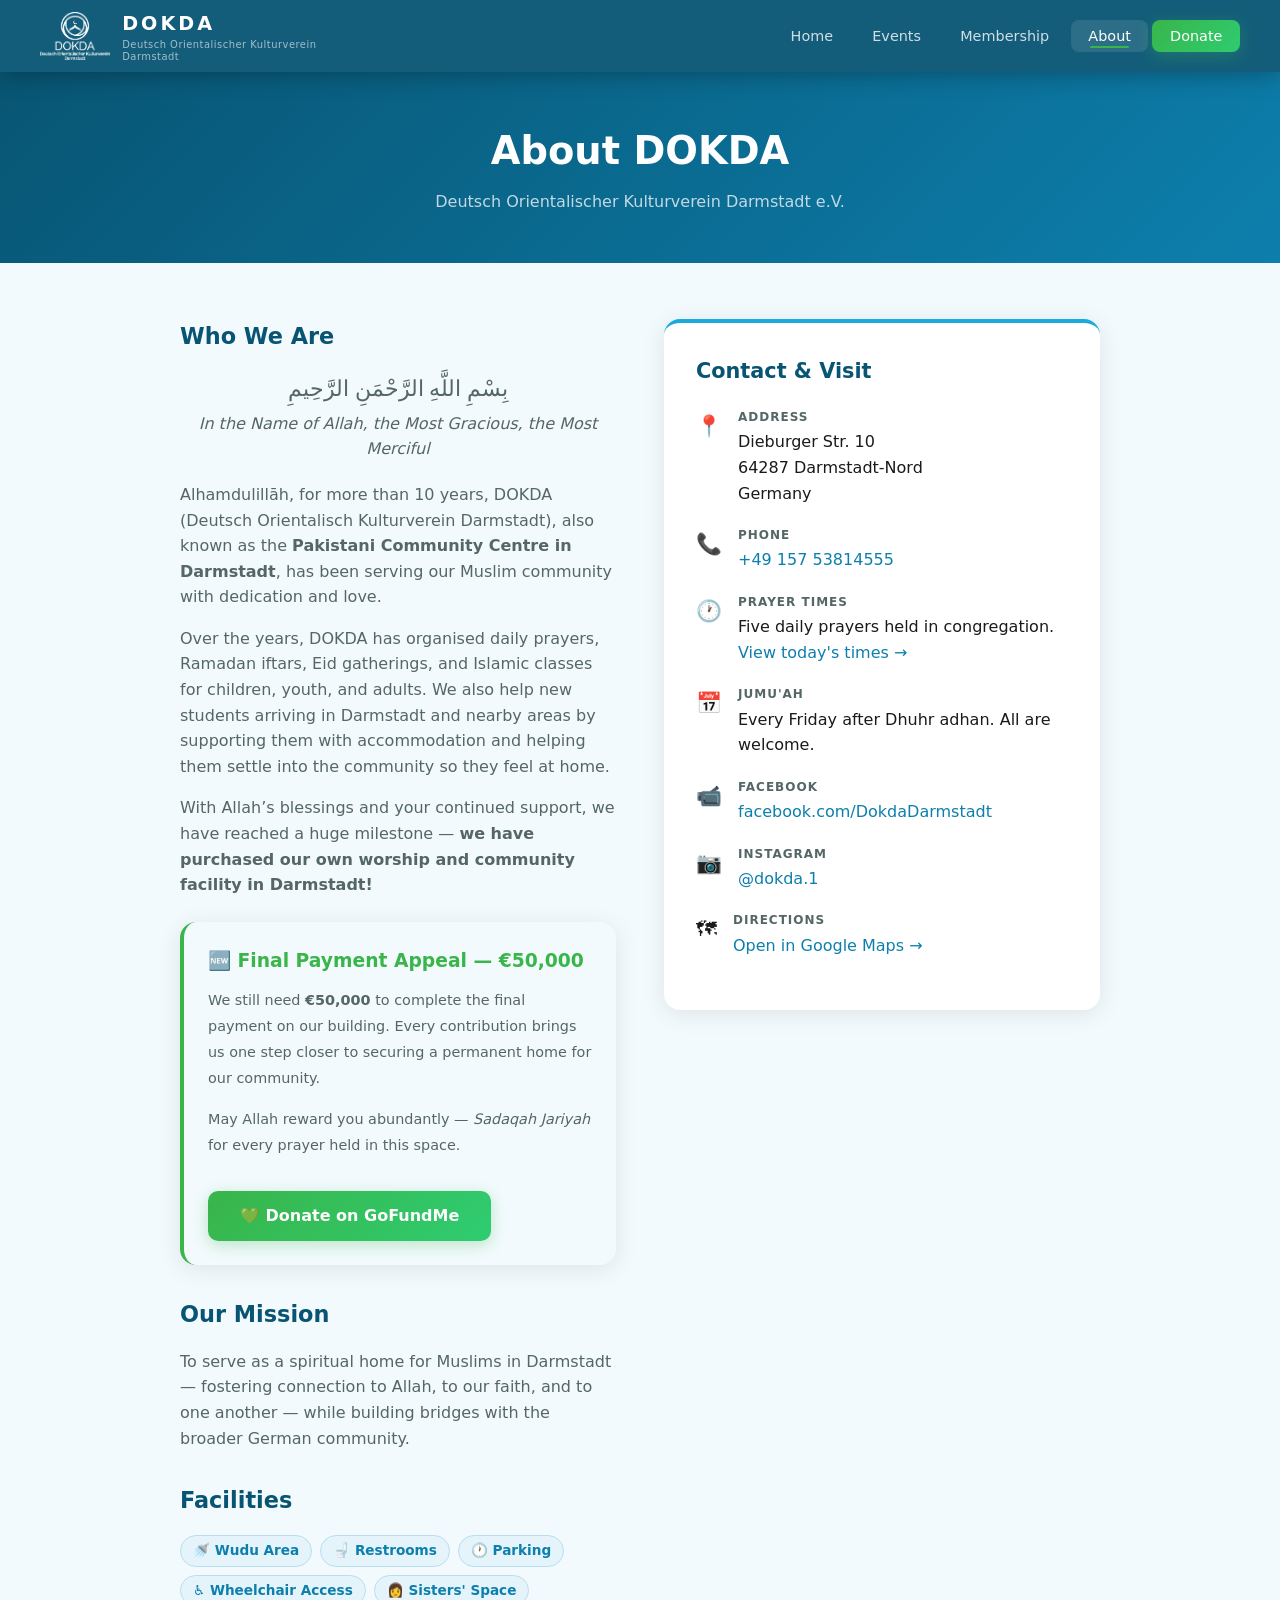
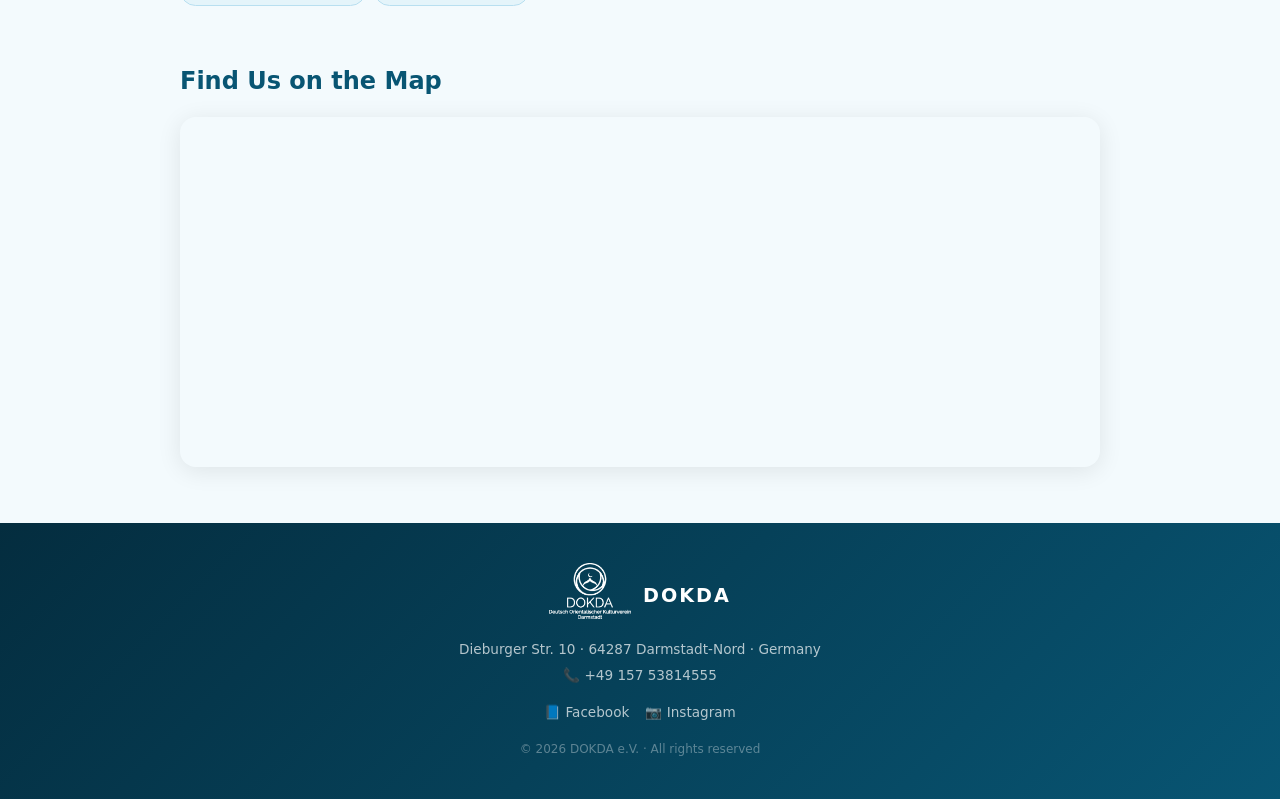
==== about.html @ e76a5c8b "DOKDA website redesign - modern UI with animations" ====
<!DOCTYPE html>
<html lang="en">
<head>
  <meta charset="UTF-8"/>
  <meta name="viewport" content="width=device-width, initial-scale=1.0"/>
  <title>About &ndash; DOKDA Darmstadt</title>
  <link rel="stylesheet" href="style.css"/>
</head>
<body>
  <nav class="navbar">
    <a href="index.html" class="nav-logo">
      <img src="logo.png" alt="DOKDA Logo" />
      <div class="nav-logo-text">
        <span class="logo-name">DOKDA</span>
        <span class="logo-sub">Deutsch Orientalischer Kulturverein<br>Darmstadt</span>
      </div>
    </a>
    <button class="nav-toggle" onclick="document.querySelector('.nav-links').classList.toggle('open')">&#9776;</button>
    <ul class="nav-links">
      <li><a href="index.html" class="">Home</a></li>
      <li><a href="events.html" class="">Events</a></li>
      <li><a href="membership.html">Membership</a></li>
      <li><a href="about.html" class="active">About</a></li>
      <li><a href="donate.html" class="btn-donate-nav ">Donate</a></li>
    </ul>
  </nav>
  <div class="page-hero">
    <h1>About DOKDA</h1>
    <p>Deutsch Orientalischer Kulturverein Darmstadt e.V.</p>
  </div>
  <section class="about-section">
    <div class="about-grid">
      <div class="about-text">
        <h2>Who We Are</h2>
        <p style="font-size:1.4rem;font-family:serif;direction:rtl;text-align:center;margin-bottom:0.25rem;">بِسْمِ اللَّهِ الرَّحْمَنِ الرَّحِيمِ</p>
        <p style="text-align:center;font-style:italic;margin-bottom:1.25rem;">In the Name of Allah, the Most Gracious, the Most Merciful</p>
        <p>Alhamdulill&#257;h, for more than 10 years, DOKDA (Deutsch Orientalisch Kulturverein Darmstadt), also known as the <strong>Pakistani Community Centre in Darmstadt</strong>, has been serving our Muslim community with dedication and love.</p>
        <p>Over the years, DOKDA has organised daily prayers, Ramadan iftars, Eid gatherings, and Islamic classes for children, youth, and adults. We also help new students arriving in Darmstadt and nearby areas by supporting them with accommodation and helping them settle into the community so they feel at home.</p>
        <p>With Allah&rsquo;s blessings and your continued support, we have reached a huge milestone &mdash; <strong>we have purchased our own worship and community facility in Darmstadt!</strong></p>
        <div class="donate-card" style="margin-top:1.5rem;border-left:4px solid var(--green);background:var(--blue-light);">
          <h3 style="color:var(--green);">&#127381; Final Payment Appeal &mdash; &euro;50,000</h3>
          <p>We still need <strong>&euro;50,000</strong> to complete the final payment on our building. Every contribution brings us one step closer to securing a permanent home for our community.</p>
          <p style="margin-top:0.75rem;">May Allah reward you abundantly &mdash; <em>Sadaqah Jariyah</em> for every prayer held in this space.</p>
          <a href="https://gofund.me/094513c6e" target="_blank" class="btn-primary" style="display:inline-block;margin-top:1rem;">&#128154; Donate on GoFundMe</a>
        </div>
        <h2 style="margin-top:2rem;">Our Mission</h2>
        <p>To serve as a spiritual home for Muslims in Darmstadt &mdash; fostering connection to Allah, to our faith, and to one another &mdash; while building bridges with the broader German community.</p>
        <h2 style="margin-top:2rem;">Facilities</h2>
        <div class="facilities-list">
          <span class="facility-badge">&#128703; Wudu Area</span>
          <span class="facility-badge">&#128701; Restrooms</span>
          <span class="facility-badge">&#128336; Parking</span>
          <span class="facility-badge">&#9855; Wheelchair Access</span>
          <span class="facility-badge">&#128105; Sisters' Space</span>
        </div>
      </div>
      <div class="contact-card">
        <h2>Contact &amp; Visit</h2>
        <div class="contact-row">
          <span class="contact-icon">&#128205;</span>
          <div>
            <strong>Address</strong>
            Dieburger Str. 10<br>
            64287 Darmstadt-Nord<br>
            Germany
          </div>
        </div>
        <div class="contact-row">
          <span class="contact-icon">&#128222;</span>
          <div>
            <strong>Phone</strong>
            <a href="tel:+4915753814555">+49 157 53814555</a>
          </div>
        </div>
        <div class="contact-row">
          <span class="contact-icon">&#128336;</span>
          <div>
            <strong>Prayer Times</strong>
            Five daily prayers held in congregation.<br>
            <a href="index.html">View today's times &rarr;</a>
          </div>
        </div>
        <div class="contact-row">
          <span class="contact-icon">&#128197;</span>
          <div>
            <strong>Jumu'ah</strong>
            Every Friday after Dhuhr adhan. All are welcome.
          </div>
        </div>
        <div class="contact-row">
          <span class="contact-icon">&#128249;</span>
          <div>
            <strong>Facebook</strong>
            <a href="https://www.facebook.com/DokdaDarmstadt" target="_blank">facebook.com/DokdaDarmstadt</a>
          </div>
        </div>
        <div class="contact-row">
          <span class="contact-icon">&#128247;</span>
          <div>
            <strong>Instagram</strong>
            <a href="https://www.instagram.com/dokda.1" target="_blank">@dokda.1</a>
          </div>
        </div>
        <div class="contact-row">
          <span class="contact-icon">&#128506;</span>
          <div>
            <strong>Directions</strong>
            <a href="https://maps.app.goo.gl/KEdS84KEJuu8p2cY8" target="_blank">Open in Google Maps &rarr;</a>
          </div>
        </div>
      </div>
    </div>
  </section>
  <section class="map-section">
    <div class="container">
      <h2>Find Us on the Map</h2>
      <div class="map-embed">
        <iframe src="https://maps.google.com/maps?q=49.8766282,8.6592487&z=16&output=embed" allowfullscreen loading="lazy" referrerpolicy="no-referrer-when-downgrade"></iframe>
      </div>
    </div>
  </section>
  <footer class="footer">
    <div class="container footer-inner">
      <div class="footer-brand">
        <img src="logo.png" alt="DOKDA" class="footer-logo" />
        <span>DOKDA</span>
      </div>
      <p>Dieburger Str. 10 &middot; 64287 Darmstadt-Nord &middot; Germany</p>
      <p>&#128222; +49 157 53814555</p>
      <div class="footer-social">
        <a href="https://www.facebook.com/DokdaDarmstadt" target="_blank">&#128216; Facebook</a>
        <a href="https://www.instagram.com/dokda.1" target="_blank">&#128247; Instagram</a>
      </div>
      <p class="footer-copy">&copy; <span id="year"></span> DOKDA e.V. &middot; All rights reserved</p>
    </div>
  </footer>
  <script>document.getElementById('year').textContent = new Date().getFullYear();</script>
</body>
</html>
---- style.css ----
/* ===== RESET & BASE ===== */
*, *::before, *::after { box-sizing: border-box; margin: 0; padding: 0; }
:root {
  --blue:        #1AABDC;
  --blue-dark:   #0D7FAD;
  --blue-deeper: #085573;
  --green:       #39B54A;
  --green-dark:  #2A8638;
  --white:       #ffffff;
  --bg:          #F3FAFD;
  --bg2:         #E4F4FA;
  --text:        #1a1a1a;
  --text-muted:  #566;
  --radius:      16px;
  --shadow:      0 4px 24px rgba(0,0,0,0.09);
  --glass:       rgba(255,255,255,0.12);
  --glass-border: rgba(255,255,255,0.2);
}
html { scroll-behavior: smooth; }
body { font-family: 'Inter', 'Segoe UI', system-ui, sans-serif; background: var(--bg); color: var(--text); line-height: 1.6; }

/* ===== NAVBAR ===== */
.navbar {
  display: flex; align-items: center; justify-content: space-between;
  padding: 0 2.5rem; height: 72px;
  background: rgba(8,85,115,0.95);
  backdrop-filter: blur(12px); -webkit-backdrop-filter: blur(12px);
  position: sticky; top: 0; z-index: 100;
  box-shadow: 0 2px 24px rgba(0,0,0,0.3);
}
.nav-logo { display: flex; align-items: center; gap: 12px; text-decoration: none; }
.nav-logo img { height: 48px; width: auto; filter: brightness(0) invert(1); }
.nav-logo-text { display: flex; flex-direction: column; }
.nav-logo-text .logo-name { font-size: 1.2rem; font-weight: 800; color: white; letter-spacing: 3px; }
.nav-logo-text .logo-sub  { font-size: 0.62rem; color: rgba(255,255,255,0.6); letter-spacing: 0.5px; line-height: 1.2; }
.nav-links { display: flex; gap: 0.25rem; list-style: none; }
.nav-links a {
  color: rgba(255,255,255,0.8); text-decoration: none;
  padding: 0.5rem 1.1rem; border-radius: 8px; font-size: 0.9rem;
  font-weight: 500; transition: all 0.3s; position: relative;
}
.nav-links a::after {
  content: ''; position: absolute; bottom: 4px; left: 50%; width: 0; height: 2px;
  background: var(--green); transition: width 0.3s ease, left 0.3s ease; border-radius: 2px;
}
.nav-links a:hover::after, .nav-links a.active::after { width: 50%; left: 25%; }
.nav-links a:hover, .nav-links a.active { color: white; background: rgba(255,255,255,0.1); }
.btn-donate-nav {
  background: linear-gradient(135deg, var(--green), #2ecc71) !important;
  color: white !important; font-weight: 700; border-radius: 8px !important;
  box-shadow: 0 4px 16px rgba(57,181,74,0.3);
}
.btn-donate-nav:hover { box-shadow: 0 6px 24px rgba(57,181,74,0.5) !important; transform: translateY(-1px); }
.nav-toggle { display: none; background: none; border: none; color: white; font-size: 1.5rem; cursor: pointer; }

/* ===== HERO ===== */
.hero {
  position: relative; overflow: hidden;
  min-height: 400px; display: flex; align-items: center; justify-content: center; text-align: center;
  padding: 3rem 2rem;
}
.hero-bg {
  position: absolute; inset: 0;
  background-image: url('EID 2026.jpeg');
  background-size: cover; background-position: center;
  filter: brightness(0.35);
  transform: scale(1.05);
  transition: transform 8s ease-out;
}
.hero:hover .hero-bg { transform: scale(1.1); }
.hero-pattern {
  position: absolute; inset: 0; opacity: 0.06;
  background-image: url("data:image/svg+xml,%3Csvg width='60' height='60' viewBox='0 0 60 60' xmlns='http://www.w3.org/2000/svg'%3E%3Cg fill='%23ffffff'%3E%3Ccircle cx='30' cy='30' r='1.5'/%3E%3C/g%3E%3C/svg%3E");
  z-index: 1;
}
.hero-logo { width: 80px; height: auto; margin-bottom: 0.75rem; filter: drop-shadow(0 4px 12px rgba(0,0,0,0.4)); }
.hero-content { position: relative; z-index: 2; max-width: 740px; }
.hero-sub { font-size: 1.6rem; color: rgba(255,255,255,0.9); margin-bottom: 0.5rem; font-family: 'Times New Roman', serif; text-shadow: 0 2px 8px rgba(0,0,0,0.4); }
.hero h1 { font-size: clamp(1.5rem, 3.5vw, 2.4rem); color: white; font-weight: 800; text-shadow: 0 2px 16px rgba(0,0,0,0.4); }
.hero h2 { font-size: clamp(0.95rem, 2vw, 1.2rem); color: rgba(255,255,255,0.8); margin: 0.3rem 0 1rem; font-weight: 400; }
.hero-desc { color: rgba(255,255,255,0.85); max-width: 540px; margin: 0 auto 1.25rem; font-size: 1rem; }
.hero-actions { display: flex; gap: 1rem; justify-content: center; flex-wrap: wrap; }
.btn-primary {
  background: linear-gradient(135deg, var(--green), #2ecc71); color: white; font-weight: 700;
  padding: 0.75rem 2rem; border-radius: 10px; text-decoration: none; transition: all 0.3s;
  box-shadow: 0 4px 16px rgba(57,181,74,0.3);
}
.btn-primary:hover { transform: translateY(-2px); box-shadow: 0 8px 28px rgba(57,181,74,0.45); }
.btn-secondary {
  background: rgba(255,255,255,0.1); color: white; border: 2px solid rgba(255,255,255,0.35);
  font-weight: 600; padding: 0.75rem 2rem; border-radius: 10px; text-decoration: none; transition: all 0.3s;
  backdrop-filter: blur(8px);
}
.btn-secondary:hover { background: rgba(255,255,255,0.2); border-color: rgba(255,255,255,0.6); transform: translateY(-2px); }

/* ===== PRAYER SECTION ===== */
.prayer-section { background: white; padding: 1.5rem 2rem; }
.section-title { font-size: 1.5rem; font-weight: 800; color: var(--blue-deeper); margin-bottom: 1rem; text-align: center; }
.section-title::after { content: ''; display: block; width: 50px; height: 3px; background: linear-gradient(90deg, var(--green), var(--blue)); margin: 0.5rem auto 0; border-radius: 2px; }

/* ===== CUSTOM PRAYER WIDGET ===== */
.custom-prayer-widget {
  background: linear-gradient(135deg, var(--blue-deeper) 0%, #0a6d99 60%, var(--blue-dark) 100%);
  border-radius: 20px; overflow: hidden; max-width: 960px; margin: 0 auto;
  box-shadow: 0 12px 48px rgba(8,85,115,0.3);
}
.prayer-clock-row {
  display: flex; align-items: center; justify-content: space-between;
  padding: 2rem 2.5rem 1.5rem; gap: 1rem;
}
.prayer-clock-side { display: flex; flex-direction: column; align-items: center; gap: 0.25rem; min-width: 90px; }
.pclock-label { font-size: 0.8rem; color: rgba(255,255,255,0.55); letter-spacing: 0.1em; text-transform: uppercase; }
.pclock-time { font-size: 1.3rem; font-weight: 700; color: white; }
.prayer-clock-center { flex: 1; text-align: center; }
.pclock-mosque { font-size: 0.85rem; letter-spacing: 0.2em; color: rgba(255,255,255,0.5); text-transform: uppercase; margin-bottom: 0.2rem; }
.pclock-live { font-size: 3.2rem; font-weight: 800; color: white; line-height: 1; font-variant-numeric: tabular-nums; }
.pclock-date { font-size: 0.9rem; color: rgba(255,255,255,0.7); margin-top: 0.3rem; }
.pclock-hijri { font-size: 0.8rem; color: rgba(255,255,255,0.45); }
.prayer-times-row { display: grid; grid-template-columns: repeat(5, 1fr); border-top: 1px solid rgba(255,255,255,0.1); }
.pt-card { padding: 1rem 0.5rem; text-align: center; border-right: 1px solid rgba(255,255,255,0.06); transition: all 0.3s; }
.pt-card:last-child { border-right: none; }
.pt-card.active { background: rgba(255,255,255,0.1); }
.pt-name { font-size: 0.75rem; color: rgba(255,255,255,0.55); text-transform: uppercase; letter-spacing: 0.1em; margin-bottom: 0.3rem; }
.pt-time { font-size: 1.1rem; font-weight: 700; color: white; margin-bottom: 0.2rem; }
.pt-iqama { font-size: 0.85rem; color: var(--green); font-weight: 600; }
.pt-loading { color: rgba(255,255,255,0.5); padding: 2rem; text-align: center; grid-column: 1/-1; }
.date-label { font-size: 0.85rem; color: var(--text-muted); font-weight: 400; margin-left: 0.5rem; }
.prayer-note { text-align: center; font-size: 0.8rem; color: var(--text-muted); margin-top: 1rem; }

/* ===== COUNTERS ===== */
.counters-section {
  background: linear-gradient(135deg, var(--blue-deeper), #0a6d99);
  padding: 2.5rem 2rem; text-align: center;
}
.counters-grid {
  display: flex; justify-content: center; gap: 3rem; flex-wrap: wrap;
  max-width: 800px; margin: 0 auto;
}
.counter-item { color: white; min-width: 140px; }
.counter-num {
  font-size: 2.5rem; font-weight: 800; line-height: 1;
  background: linear-gradient(135deg, #7FDDFF, var(--green));
  -webkit-background-clip: text; -webkit-text-fill-color: transparent;
  background-clip: text;
}
.counter-label { font-size: 0.85rem; color: rgba(255,255,255,0.7); margin-top: 0.4rem; font-weight: 500; }

/* ===== INFO CARDS ===== */
.info-section { padding: 3rem 2rem; background: var(--bg); }
.cards-row { display: grid; grid-template-columns: repeat(auto-fit, minmax(230px, 1fr)); gap: 1.25rem; }
.card {
  background: white; border-radius: var(--radius); padding: 2rem 1.5rem;
  box-shadow: 0 2px 16px rgba(0,0,0,0.06); transition: all 0.4s;
  border: 1px solid rgba(0,0,0,0.04); position: relative; overflow: hidden;
}
.card::before {
  content: ''; position: absolute; top: 0; left: 0; right: 0; height: 4px;
  background: linear-gradient(90deg, var(--blue), var(--green));
}
.card:hover { transform: translateY(-6px); box-shadow: 0 12px 40px rgba(0,0,0,0.12); }
.card-icon { font-size: 2rem; margin-bottom: 0.75rem; }
.card h3 { font-size: 1.05rem; font-weight: 700; color: var(--blue-deeper); margin-bottom: 0.5rem; }
.card p { color: var(--text-muted); font-size: 0.9rem; }
.card-link { display: inline-block; margin-top: 1rem; color: var(--blue-dark); font-weight: 600; text-decoration: none; font-size: 0.9rem; transition: color 0.3s; }
.card-link:hover { color: var(--green); }

/* ===== GALLERY ===== */
.gallery-grid {
  display: grid; grid-template-columns: repeat(3, 1fr); gap: 1rem;
}
.gallery-item {
  position: relative; overflow: hidden; border-radius: var(--radius);
  box-shadow: 0 4px 20px rgba(0,0,0,0.1);
}
.gallery-item img {
  width: 100%; height: 220px; object-fit: cover; display: block;
  transition: transform 0.5s ease, filter 0.5s ease;
}
.gallery-item:hover img { transform: scale(1.08); filter: brightness(0.7); }
.gallery-overlay {
  position: absolute; inset: 0; display: flex; align-items: flex-end;
  padding: 1.25rem; opacity: 0; transition: opacity 0.4s;
  background: linear-gradient(transparent 40%, rgba(8,85,115,0.85));
}
.gallery-item:hover .gallery-overlay { opacity: 1; }
.gallery-overlay span { color: white; font-weight: 700; font-size: 0.95rem; }
.gallery-item.span-2 { grid-column: span 2; }
.gallery-item.span-2 img { height: 220px; }

/* ===== MANAGEMENT TEAM ===== */
.mgmt-grid { display: flex; flex-wrap: wrap; gap: 1.25rem; justify-content: center; }
.mgmt-card {
  background: white; border-radius: var(--radius); padding: 1.5rem;
  box-shadow: 0 2px 16px rgba(0,0,0,0.06); display: flex; align-items: center; gap: 1rem;
  flex: 1 1 240px; max-width: 320px; transition: all 0.4s;
  border: 1px solid rgba(0,0,0,0.04); position: relative; overflow: hidden;
}
.mgmt-card::before {
  content: ''; position: absolute; top: 0; left: 0; right: 0; height: 4px;
  background: linear-gradient(90deg, var(--blue), var(--green));
}
.mgmt-card:hover { transform: translateY(-4px); box-shadow: 0 12px 36px rgba(0,0,0,0.12); }
.mgmt-avatar {
  width: 52px; height: 52px; border-radius: 50%;
  background: linear-gradient(135deg, var(--green), var(--blue-dark));
  display: flex; align-items: center; justify-content: center;
  color: white; font-weight: 700; font-size: 1rem; flex-shrink: 0;
  box-shadow: 0 4px 12px rgba(0,0,0,0.15);
}
.mgmt-photo { object-fit: cover; }
.mgmt-name { font-weight: 700; color: var(--blue-deeper); font-size: 0.95rem; }
.mgmt-role { font-size: 0.78rem; color: var(--text-muted); margin-top: 2px; }

/* ===== CTA BLOCK ===== */
.mem-cta-block {
  background: linear-gradient(135deg, var(--blue-deeper), #0a6d99);
  border-radius: var(--radius); padding: 2.5rem 2rem; text-align: center;
  color: white; margin-top: 2.5rem;
  box-shadow: 0 8px 32px rgba(8,85,115,0.25);
}
.mem-cta-block h2 { font-size: 1.4rem; margin-bottom: 0.5rem; }
.mem-cta-block p { color: rgba(255,255,255,0.75); margin-bottom: 1.5rem; font-size: 0.95rem; }
.btn-member {
  display: inline-block; background: linear-gradient(135deg, var(--green), #2ecc71); color: white;
  font-weight: 700; font-size: 1rem; padding: 0.85rem 2.5rem;
  border-radius: 10px; text-decoration: none; transition: all 0.3s;
  box-shadow: 0 4px 16px rgba(57,181,74,0.3);
}
.btn-member:hover { transform: translateY(-2px); box-shadow: 0 8px 28px rgba(57,181,74,0.45); }

/* ===== PAGE HERO (inner pages) ===== */
.page-hero { background: linear-gradient(135deg, var(--blue-deeper), var(--blue-dark)); padding: 3rem 2rem; text-align: center; color: white; }
.page-hero h1 { font-size: clamp(1.6rem, 4vw, 2.4rem); font-weight: 800; }
.page-hero p { color: rgba(255,255,255,0.75); margin-top: 0.5rem; }

/* ===== EVENTS PAGE ===== */
.events-section { padding: 3rem 2rem; }
.event-list { display: flex; flex-direction: column; gap: 1.25rem; max-width: 760px; margin: 0 auto; }
.event-item {
  background: white; border-radius: var(--radius); padding: 1.5rem;
  box-shadow: 0 2px 16px rgba(0,0,0,0.06); display: flex; gap: 1.25rem; align-items: flex-start;
  border: 1px solid rgba(0,0,0,0.04); position: relative; overflow: hidden; transition: all 0.3s;
}
.event-item::before {
  content: ''; position: absolute; top: 0; left: 0; bottom: 0; width: 4px;
  background: linear-gradient(180deg, var(--blue), var(--green));
}
.event-item:hover { transform: translateY(-2px); box-shadow: 0 8px 32px rgba(0,0,0,0.1); }
.event-date { background: linear-gradient(135deg, var(--blue-deeper), var(--blue-dark)); color: white; border-radius: 12px; padding: 0.5rem 0.75rem; text-align: center; min-width: 56px; flex-shrink: 0; }
.event-day   { font-size: 1.5rem; font-weight: 700; line-height: 1; }
.event-month { font-size: 0.7rem; text-transform: uppercase; letter-spacing: 1px; }
.event-body h3 { font-weight: 700; color: var(--blue-deeper); margin-bottom: 0.25rem; }
.event-body p  { color: var(--text-muted); font-size: 0.9rem; }
.event-tag { display: inline-block; background: var(--bg2); color: var(--blue-dark); font-size: 0.75rem; font-weight: 600; border-radius: 20px; padding: 2px 10px; margin-top: 0.5rem; }
.announcements-section { background: white; padding: 3rem 2rem; }
.announcements-section .container { max-width: 760px; margin: 0 auto; }
.announcement { border-bottom: 1px solid #e8f0f4; padding: 1.25rem 0; }
.announcement:last-child { border-bottom: none; }
.announcement h4 { color: var(--blue-deeper); font-weight: 700; margin-bottom: 0.25rem; }
.announcement p { color: var(--text-muted); font-size: 0.9rem; }
.announcement-date { font-size: 0.8rem; color: var(--green); font-weight: 600; margin-bottom: 0.25rem; }

/* ===== ABOUT PAGE ===== */
.about-section { padding: 3.5rem 2rem; }
.about-grid { display: grid; grid-template-columns: 1fr 1fr; gap: 3rem; max-width: 920px; margin: 0 auto; align-items: start; }
.about-text h2 { color: var(--blue-deeper); font-size: 1.4rem; margin-bottom: 1rem; }
.about-text p { color: var(--text-muted); margin-bottom: 1rem; }
.facilities-list { display: flex; flex-wrap: wrap; gap: 0.5rem; margin-top: 1rem; }
.facility-badge { background: var(--bg2); color: var(--blue-dark); font-size: 0.85rem; font-weight: 600; padding: 4px 12px; border-radius: 20px; border: 1px solid #b8dff0; }
.contact-card { background: white; border-radius: var(--radius); padding: 2rem; box-shadow: var(--shadow); border-top: 4px solid var(--blue); }
.contact-card h2 { color: var(--blue-deeper); font-size: 1.3rem; margin-bottom: 1.25rem; }
.contact-row { display: flex; align-items: flex-start; gap: 1rem; margin-bottom: 1.25rem; }
.contact-icon { font-size: 1.3rem; flex-shrink: 0; margin-top: 2px; }
.contact-row strong { display: block; font-size: 0.75rem; text-transform: uppercase; letter-spacing: 1px; color: var(--text-muted); margin-bottom: 2px; }
.contact-row a { color: var(--blue-dark); text-decoration: none; }
.contact-row a:hover { text-decoration: underline; color: var(--green); }
.map-section { padding: 0 2rem 3.5rem; }
.map-section .container { max-width: 920px; margin: 0 auto; }
.map-section h2 { color: var(--blue-deeper); margin-bottom: 1rem; }
.map-embed { border-radius: var(--radius); overflow: hidden; box-shadow: var(--shadow); }
.map-embed iframe { display: block; width: 100%; height: 350px; border: none; }

/* ===== DONATE PAGE ===== */
.donate-section { padding: 3.5rem 2rem; }
.donate-grid { display: grid; grid-template-columns: 1fr 1fr; gap: 2rem; max-width: 920px; margin: 0 auto; }
.donate-info h2 { color: var(--blue-deeper); font-size: 1.4rem; margin-bottom: 1rem; }
.donate-info p { color: var(--text-muted); margin-bottom: 1rem; }
.donate-info blockquote { border-left: 4px solid var(--blue); padding: 0.75rem 1rem; background: white; border-radius: 0 8px 8px 0; font-style: italic; color: var(--blue-deeper); margin: 1.5rem 0; }
.donate-methods { display: flex; flex-direction: column; gap: 1.25rem; }
.donate-card { background: white; border-radius: var(--radius); padding: 1.5rem; box-shadow: var(--shadow); border-left: 4px solid var(--blue); }
.donate-card h3 { color: var(--blue-deeper); font-weight: 700; margin-bottom: 0.75rem; display: flex; align-items: center; gap: 0.5rem; }
.donate-card p, .donate-card address { color: var(--text-muted); font-size: 0.9rem; font-style: normal; line-height: 1.8; }
.impact-section { background: linear-gradient(135deg, var(--blue-deeper), #0a6d99); color: white; padding: 3rem 2rem; text-align: center; }
.impact-section h2 { font-size: 1.4rem; margin-bottom: 0.5rem; color: #7FDDFF; }
.impact-section p { color: rgba(255,255,255,0.8); max-width: 560px; margin: 0 auto; }

/* ===== FOOTER ===== */
.footer {
  background: linear-gradient(135deg, #042d3f, var(--blue-deeper));
  color: rgba(255,255,255,0.7); padding: 2.5rem 2rem; text-align: center;
}
.footer-logo { height: 56px; width: auto; margin-bottom: 0.75rem; filter: brightness(0) invert(1); }
.footer-brand { display: flex; align-items: center; justify-content: center; gap: 0.75rem; margin-bottom: 0.5rem; }
.footer-brand span { font-size: 1.2rem; font-weight: 800; color: white; letter-spacing: 2px; }
.footer-social { display: flex; justify-content: center; gap: 1rem; margin: 1rem 0; }
.footer-social a { color: rgba(255,255,255,0.7); text-decoration: none; font-size: 0.85rem; transition: all 0.3s; }
.footer-social a:hover { color: var(--green); }
.footer p { font-size: 0.85rem; margin-top: 0.25rem; }
.footer-copy { margin-top: 1rem !important; font-size: 0.75rem !important; color: rgba(255,255,255,0.35) !important; }

/* ===== ANIMATIONS ===== */
@keyframes fadeInUp {
  from { opacity: 0; transform: translateY(30px); }
  to   { opacity: 1; transform: translateY(0); }
}
@keyframes fadeIn {
  from { opacity: 0; }
  to   { opacity: 1; }
}
@keyframes pulseGlow {
  0%, 100% { box-shadow: 0 0 0 0 rgba(57,181,74,0.4); }
  50%      { box-shadow: 0 0 20px 6px rgba(57,181,74,0.2); }
}
@keyframes countUp {
  from { opacity: 0; transform: translateY(20px); }
  to   { opacity: 1; transform: translateY(0); }
}

.hero-logo   { animation: fadeIn 0.8s ease-out; }
.hero-sub    { animation: fadeIn 1s ease-out; }
.hero h1     { animation: fadeInUp 0.7s ease-out; }
.hero h2     { animation: fadeInUp 0.9s ease-out; }
.hero-desc   { animation: fadeInUp 1.1s ease-out; }
.hero-actions { animation: fadeInUp 1.3s ease-out; }

.reveal {
  opacity: 0; transform: translateY(30px);
  transition: opacity 0.7s ease-out, transform 0.7s ease-out;
}
.reveal.visible { opacity: 1; transform: translateY(0); }

.reveal .card, .reveal .mgmt-card, .reveal .gallery-item {
  opacity: 0; transform: translateY(20px);
  transition: opacity 0.5s ease-out, transform 0.5s ease-out;
}
.reveal.visible .card, .reveal.visible .mgmt-card, .reveal.visible .gallery-item {
  opacity: 1; transform: translateY(0);
}
.reveal.visible .card:nth-child(1), .reveal.visible .mgmt-card:nth-child(1), .reveal.visible .gallery-item:nth-child(1) { transition-delay: 0s; }
.reveal.visible .card:nth-child(2), .reveal.visible .mgmt-card:nth-child(2), .reveal.visible .gallery-item:nth-child(2) { transition-delay: 0.1s; }
.reveal.visible .card:nth-child(3), .reveal.visible .mgmt-card:nth-child(3), .reveal.visible .gallery-item:nth-child(3) { transition-delay: 0.15s; }
.reveal.visible .card:nth-child(4), .reveal.visible .gallery-item:nth-child(4) { transition-delay: 0.2s; }
.reveal.visible .gallery-item:nth-child(5) { transition-delay: 0.25s; }

.pt-card.active { animation: pulseGlow 3s ease-in-out infinite; }

a, button { transition: all 0.3s ease; }

/* ===== UTILITIES ===== */
.container { max-width: 1100px; margin: 0 auto; }

/* ===== RESPONSIVE ===== */
@media (max-width: 768px) {
  .nav-toggle { display: block; }
  .nav-links { display: none; flex-direction: column; position: absolute; top: 72px; left: 0; right: 0; background: rgba(8,85,115,0.98); padding: 1rem 2rem; backdrop-filter: blur(12px); }
  .nav-links.open { display: flex; }
  .about-grid, .donate-grid { grid-template-columns: 1fr; }
  .hero { min-height: 320px; }
  .gallery-grid { grid-template-columns: 1fr 1fr; }
  .gallery-item.span-2 { grid-column: span 1; }
  .counters-grid { gap: 1.5rem; }
  .counter-num { font-size: 2rem; }
}
@media (max-width: 480px) {
  .gallery-grid { grid-template-columns: 1fr; }
}
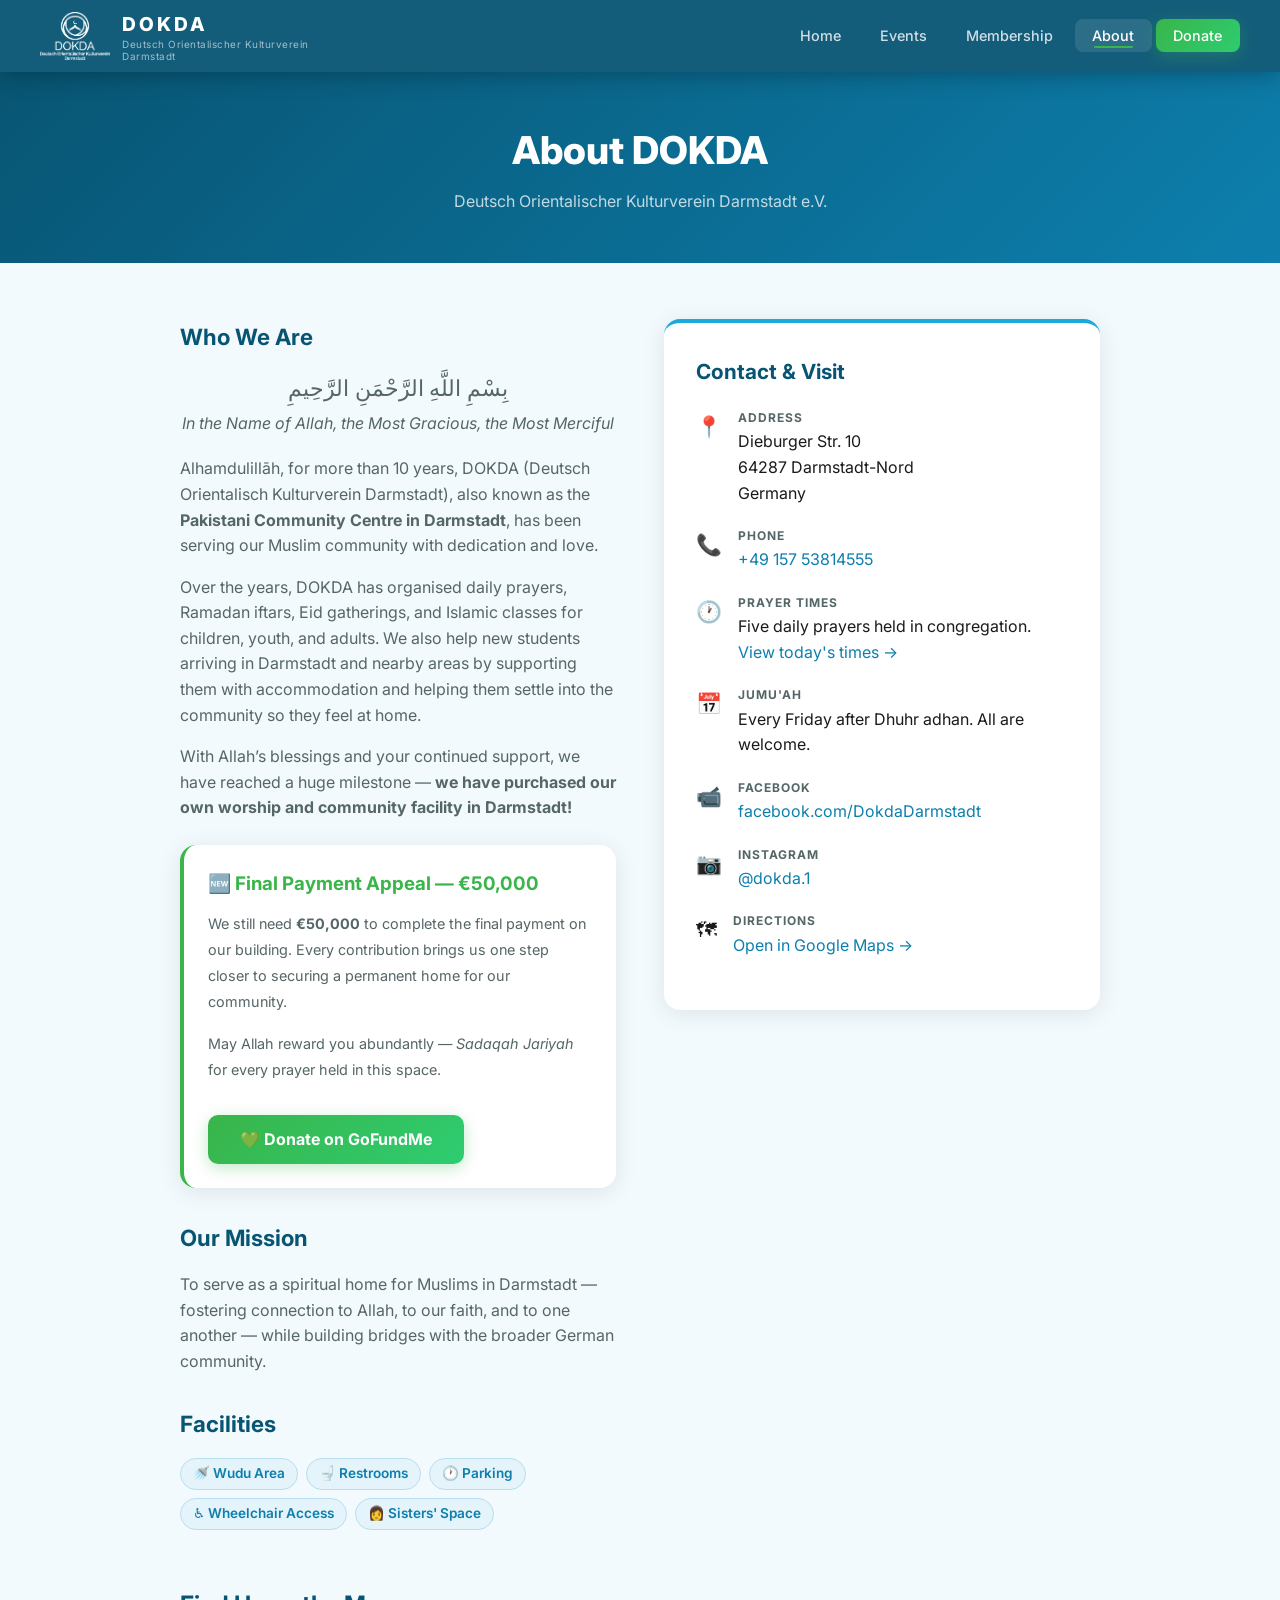
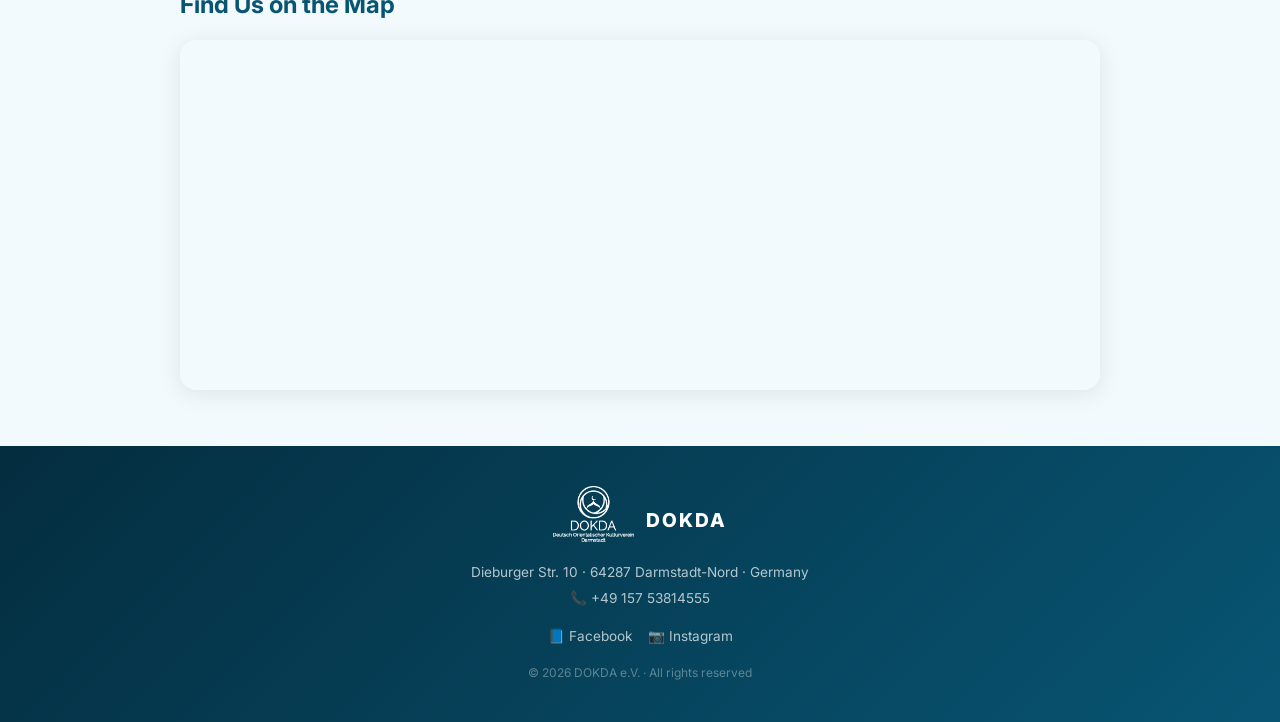
==== commit 3105b847: "Add animations and Inter font to all pages" ====
--- a/about.html
+++ b/about.html
@@ -4,6 +4,8 @@
   <meta charset="UTF-8"/>
   <meta name="viewport" content="width=device-width, initial-scale=1.0"/>
   <title>About &ndash; DOKDA Darmstadt</title>
+  <link rel="preconnect" href="https://fonts.googleapis.com">
+  <link href="https://fonts.googleapis.com/css2?family=Inter:wght@400;500;600;700;800&display=swap" rel="stylesheet">
   <link rel="stylesheet" href="style.css"/>
 </head>
 <body>
@@ -17,11 +19,11 @@
     </a>
     <button class="nav-toggle" onclick="document.querySelector('.nav-links').classList.toggle('open')">&#9776;</button>
     <ul class="nav-links">
-      <li><a href="index.html" class="">Home</a></li>
-      <li><a href="events.html" class="">Events</a></li>
+      <li><a href="index.html">Home</a></li>
+      <li><a href="events.html">Events</a></li>
       <li><a href="membership.html">Membership</a></li>
       <li><a href="about.html" class="active">About</a></li>
-      <li><a href="donate.html" class="btn-donate-nav ">Donate</a></li>
+      <li><a href="donate.html" class="btn-donate-nav">Donate</a></li>
     </ul>
   </nav>
   <div class="page-hero">
@@ -30,14 +32,14 @@
   </div>
   <section class="about-section">
     <div class="about-grid">
-      <div class="about-text">
+      <div class="about-text reveal">
         <h2>Who We Are</h2>
-        <p style="font-size:1.4rem;font-family:serif;direction:rtl;text-align:center;margin-bottom:0.25rem;">بِسْمِ اللَّهِ الرَّحْمَنِ الرَّحِيمِ</p>
+        <p style="font-size:1.4rem;font-family:serif;direction:rtl;text-align:center;margin-bottom:0.25rem;">&#1576;&#1616;&#1587;&#1618;&#1605;&#1616; &#1575;&#1604;&#1604;&#1617;&#1614;&#1607;&#1616; &#1575;&#1604;&#1585;&#1617;&#1614;&#1581;&#1618;&#1605;&#1614;&#1606;&#1616; &#1575;&#1604;&#1585;&#1617;&#1614;&#1581;&#1616;&#1610;&#1605;&#1616;</p>
         <p style="text-align:center;font-style:italic;margin-bottom:1.25rem;">In the Name of Allah, the Most Gracious, the Most Merciful</p>
         <p>Alhamdulill&#257;h, for more than 10 years, DOKDA (Deutsch Orientalisch Kulturverein Darmstadt), also known as the <strong>Pakistani Community Centre in Darmstadt</strong>, has been serving our Muslim community with dedication and love.</p>
         <p>Over the years, DOKDA has organised daily prayers, Ramadan iftars, Eid gatherings, and Islamic classes for children, youth, and adults. We also help new students arriving in Darmstadt and nearby areas by supporting them with accommodation and helping them settle into the community so they feel at home.</p>
         <p>With Allah&rsquo;s blessings and your continued support, we have reached a huge milestone &mdash; <strong>we have purchased our own worship and community facility in Darmstadt!</strong></p>
-        <div class="donate-card" style="margin-top:1.5rem;border-left:4px solid var(--green);background:var(--blue-light);">
+        <div class="donate-card" style="margin-top:1.5rem;border-left:4px solid var(--green);">
           <h3 style="color:var(--green);">&#127381; Final Payment Appeal &mdash; &euro;50,000</h3>
           <p>We still need <strong>&euro;50,000</strong> to complete the final payment on our building. Every contribution brings us one step closer to securing a permanent home for our community.</p>
           <p style="margin-top:0.75rem;">May Allah reward you abundantly &mdash; <em>Sadaqah Jariyah</em> for every prayer held in this space.</p>
@@ -54,15 +56,13 @@
           <span class="facility-badge">&#128105; Sisters' Space</span>
         </div>
       </div>
-      <div class="contact-card">
+      <div class="contact-card reveal">
         <h2>Contact &amp; Visit</h2>
         <div class="contact-row">
           <span class="contact-icon">&#128205;</span>
           <div>
             <strong>Address</strong>
-            Dieburger Str. 10<br>
-            64287 Darmstadt-Nord<br>
-            Germany
+            Dieburger Str. 10<br>64287 Darmstadt-Nord<br>Germany
           </div>
         </div>
         <div class="contact-row">
@@ -111,7 +111,7 @@
       </div>
     </div>
   </section>
-  <section class="map-section">
+  <section class="map-section reveal">
     <div class="container">
       <h2>Find Us on the Map</h2>
       <div class="map-embed">
@@ -134,6 +134,12 @@
       <p class="footer-copy">&copy; <span id="year"></span> DOKDA e.V. &middot; All rights reserved</p>
     </div>
   </footer>
-  <script>document.getElementById('year').textContent = new Date().getFullYear();</script>
+  <script>
+    document.getElementById('year').textContent = new Date().getFullYear();
+    const observer = new IntersectionObserver((entries) => {
+      entries.forEach(e => { if (e.isIntersecting) e.target.classList.add('visible'); });
+    }, { threshold: 0.12 });
+    document.querySelectorAll('.reveal').forEach(el => observer.observe(el));
+  </script>
 </body>
 </html>
--- a/style.css
+++ b/style.css
@@ -230,8 +230,8 @@
 
 /* ===== PAGE HERO (inner pages) ===== */
 .page-hero { background: linear-gradient(135deg, var(--blue-deeper), var(--blue-dark)); padding: 3rem 2rem; text-align: center; color: white; }
-.page-hero h1 { font-size: clamp(1.6rem, 4vw, 2.4rem); font-weight: 800; }
-.page-hero p { color: rgba(255,255,255,0.75); margin-top: 0.5rem; }
+.page-hero h1 { font-size: clamp(1.6rem, 4vw, 2.4rem); font-weight: 800; animation: fadeInUp 0.7s ease-out; }
+.page-hero p { color: rgba(255,255,255,0.75); margin-top: 0.5rem; animation: fadeInUp 0.9s ease-out; }
 
 /* ===== EVENTS PAGE ===== */
 .events-section { padding: 3rem 2rem; }
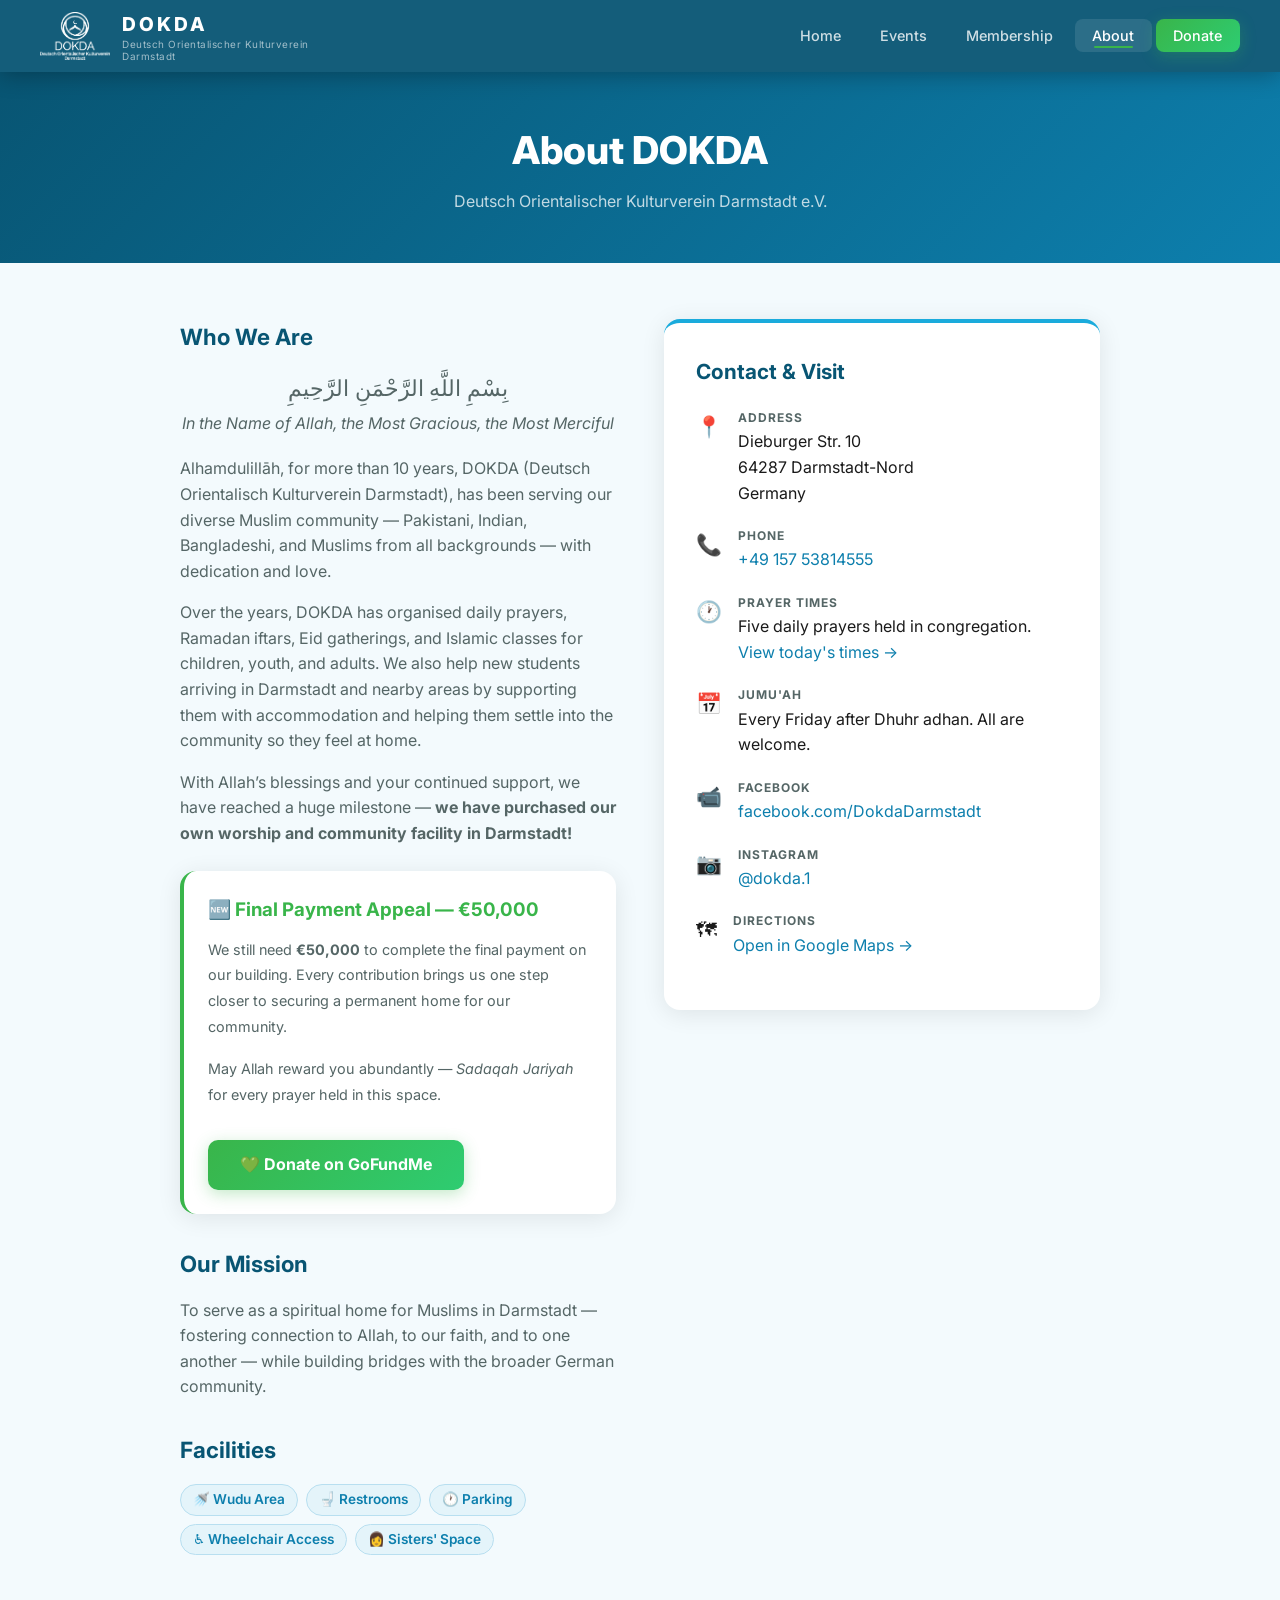
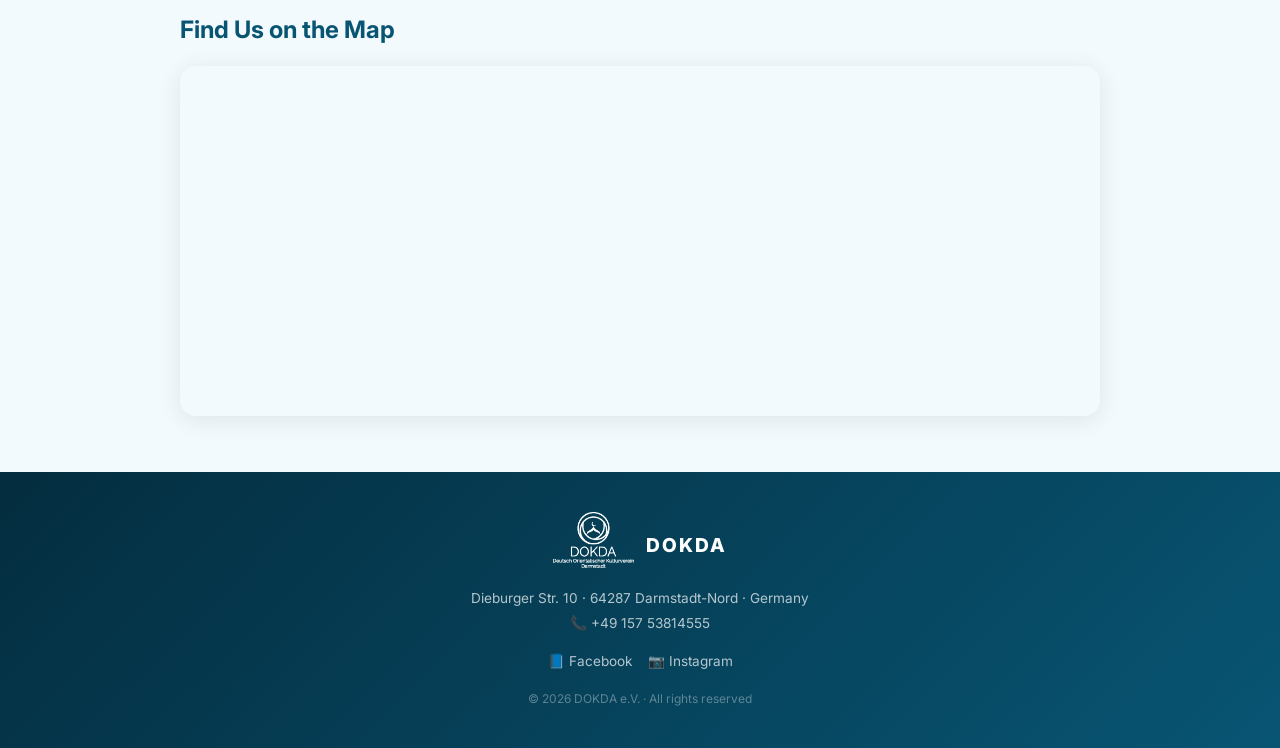
==== commit 3315f2e5: "Update counters and highlight community diversity" ====
--- a/about.html
+++ b/about.html
@@ -36,7 +36,7 @@
         <h2>Who We Are</h2>
         <p style="font-size:1.4rem;font-family:serif;direction:rtl;text-align:center;margin-bottom:0.25rem;">&#1576;&#1616;&#1587;&#1618;&#1605;&#1616; &#1575;&#1604;&#1604;&#1617;&#1614;&#1607;&#1616; &#1575;&#1604;&#1585;&#1617;&#1614;&#1581;&#1618;&#1605;&#1614;&#1606;&#1616; &#1575;&#1604;&#1585;&#1617;&#1614;&#1581;&#1616;&#1610;&#1605;&#1616;</p>
         <p style="text-align:center;font-style:italic;margin-bottom:1.25rem;">In the Name of Allah, the Most Gracious, the Most Merciful</p>
-        <p>Alhamdulill&#257;h, for more than 10 years, DOKDA (Deutsch Orientalisch Kulturverein Darmstadt), also known as the <strong>Pakistani Community Centre in Darmstadt</strong>, has been serving our Muslim community with dedication and love.</p>
+        <p>Alhamdulill&#257;h, for more than 10 years, DOKDA (Deutsch Orientalisch Kulturverein Darmstadt), has been serving our diverse Muslim community &mdash; Pakistani, Indian, Bangladeshi, and Muslims from all backgrounds &mdash; with dedication and love.</p>
         <p>Over the years, DOKDA has organised daily prayers, Ramadan iftars, Eid gatherings, and Islamic classes for children, youth, and adults. We also help new students arriving in Darmstadt and nearby areas by supporting them with accommodation and helping them settle into the community so they feel at home.</p>
         <p>With Allah&rsquo;s blessings and your continued support, we have reached a huge milestone &mdash; <strong>we have purchased our own worship and community facility in Darmstadt!</strong></p>
         <div class="donate-card" style="margin-top:1.5rem;border-left:4px solid var(--green);">
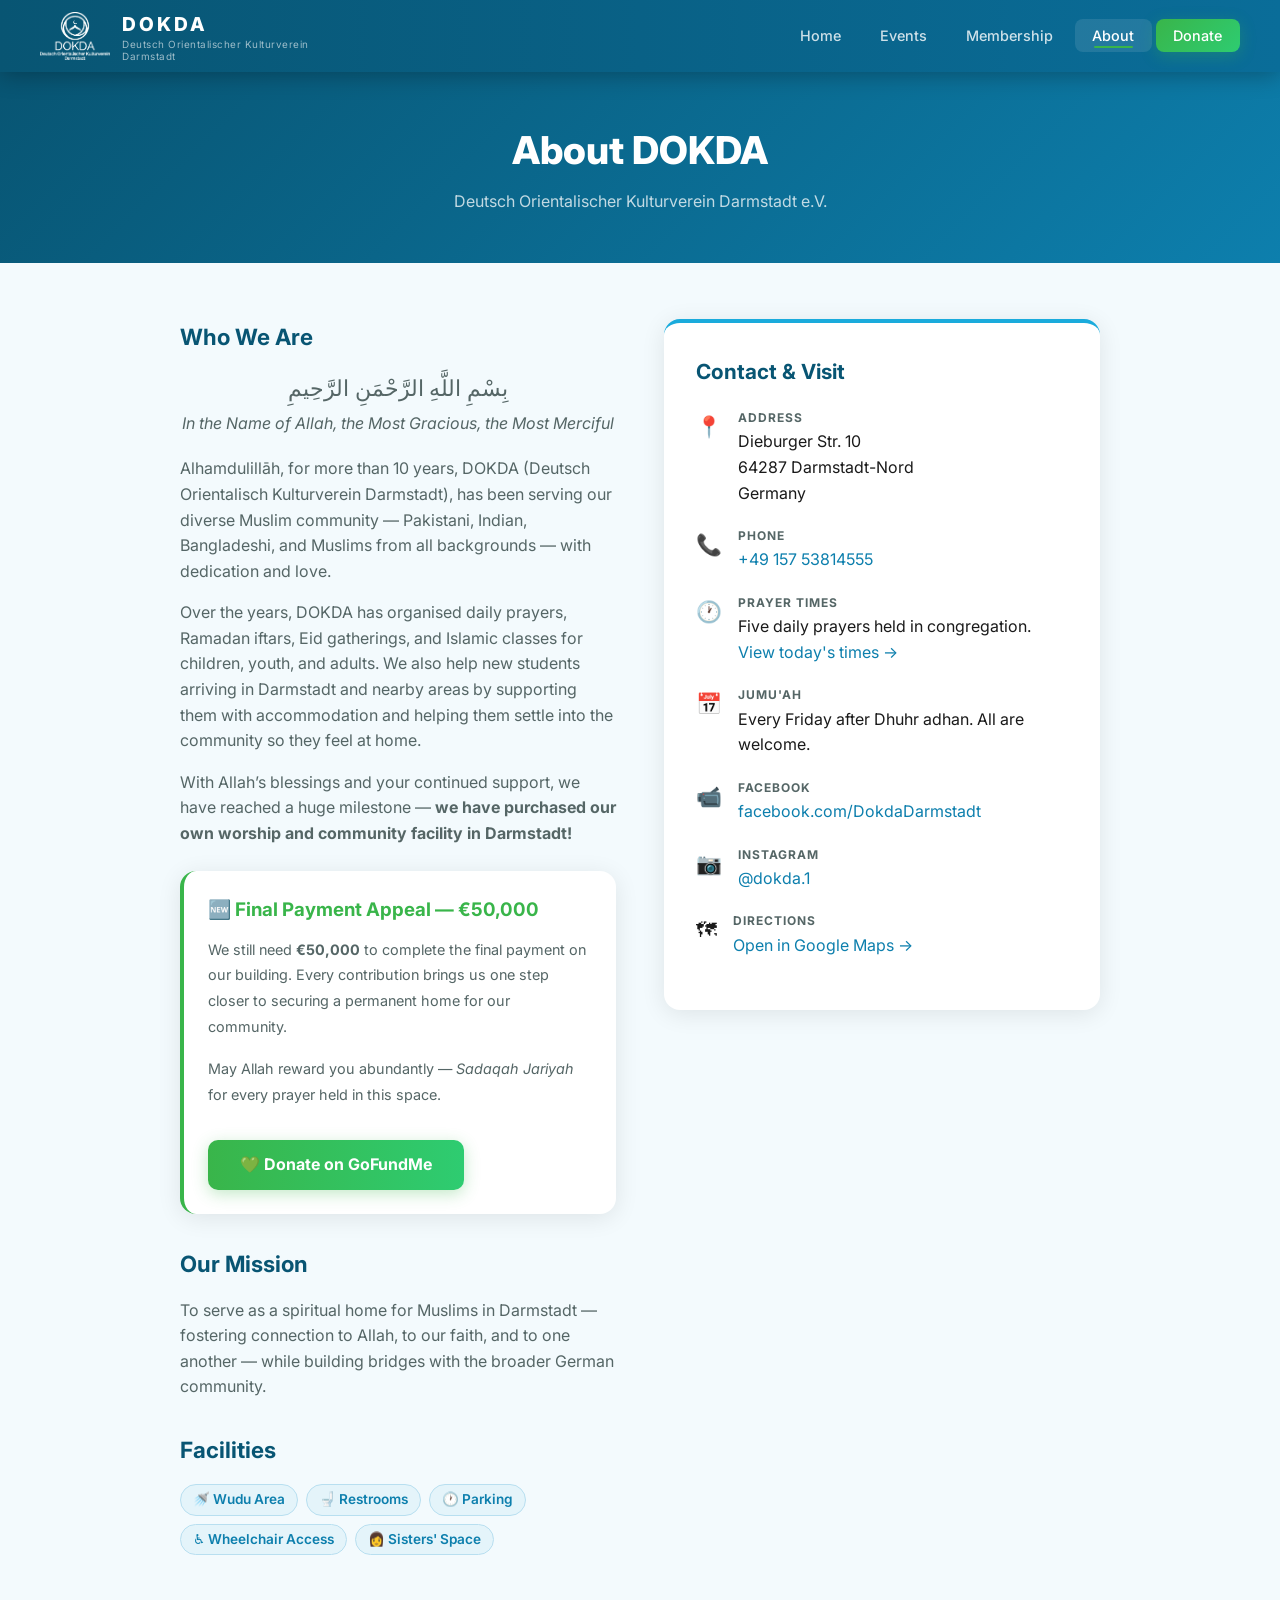
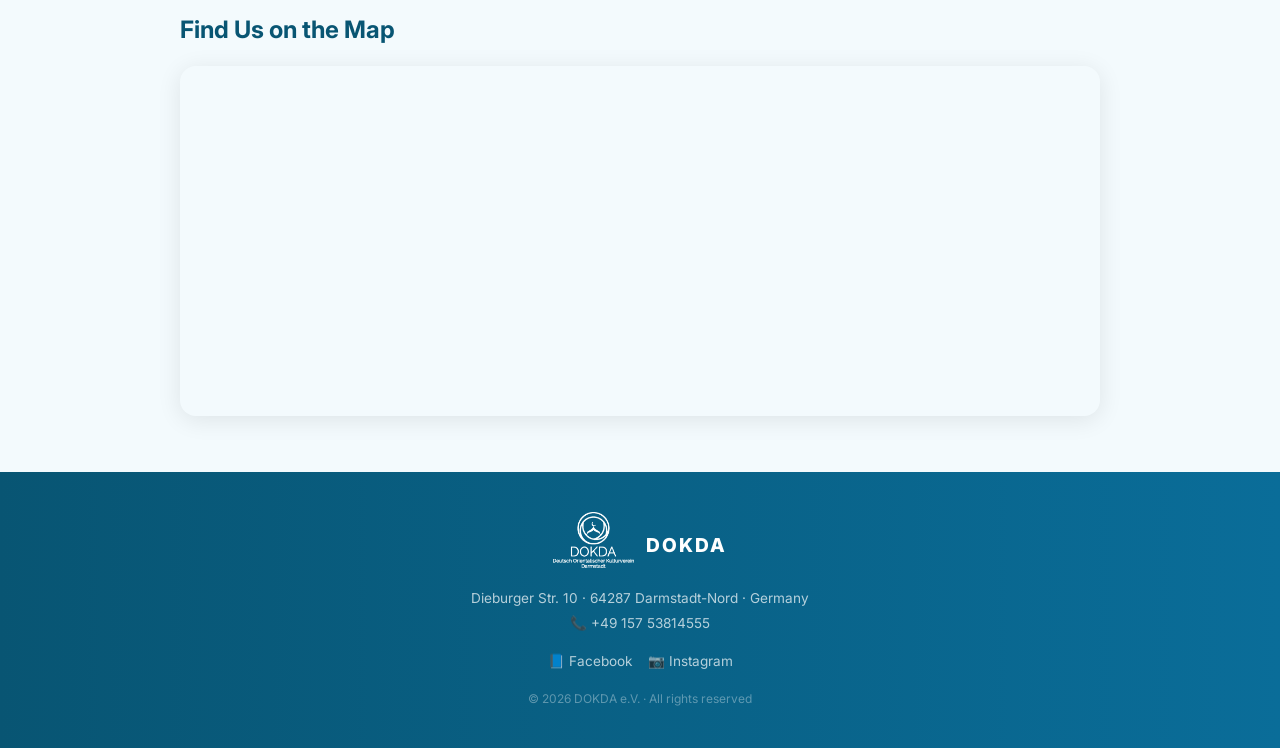
==== commit adecfad1: "Add rel=noopener noreferrer to all external links for security" ====
--- a/about.html
+++ b/about.html
@@ -43,7 +43,7 @@
           <h3 style="color:var(--green);">&#127381; Final Payment Appeal &mdash; &euro;50,000</h3>
           <p>We still need <strong>&euro;50,000</strong> to complete the final payment on our building. Every contribution brings us one step closer to securing a permanent home for our community.</p>
           <p style="margin-top:0.75rem;">May Allah reward you abundantly &mdash; <em>Sadaqah Jariyah</em> for every prayer held in this space.</p>
-          <a href="https://gofund.me/094513c6e" target="_blank" class="btn-primary" style="display:inline-block;margin-top:1rem;">&#128154; Donate on GoFundMe</a>
+          <a href="https://gofund.me/094513c6e" target="_blank" rel="noopener noreferrer" class="btn-primary" style="display:inline-block;margin-top:1rem;">&#128154; Donate on GoFundMe</a>
         </div>
         <h2 style="margin-top:2rem;">Our Mission</h2>
         <p>To serve as a spiritual home for Muslims in Darmstadt &mdash; fostering connection to Allah, to our faith, and to one another &mdash; while building bridges with the broader German community.</p>
@@ -91,21 +91,21 @@
           <span class="contact-icon">&#128249;</span>
           <div>
             <strong>Facebook</strong>
-            <a href="https://www.facebook.com/DokdaDarmstadt" target="_blank">facebook.com/DokdaDarmstadt</a>
+            <a href="https://www.facebook.com/DokdaDarmstadt" target="_blank" rel="noopener noreferrer">facebook.com/DokdaDarmstadt</a>
           </div>
         </div>
         <div class="contact-row">
           <span class="contact-icon">&#128247;</span>
           <div>
             <strong>Instagram</strong>
-            <a href="https://www.instagram.com/dokda.1" target="_blank">@dokda.1</a>
+            <a href="https://www.instagram.com/dokda.1" target="_blank" rel="noopener noreferrer">@dokda.1</a>
           </div>
         </div>
         <div class="contact-row">
           <span class="contact-icon">&#128506;</span>
           <div>
             <strong>Directions</strong>
-            <a href="https://maps.app.goo.gl/KEdS84KEJuu8p2cY8" target="_blank">Open in Google Maps &rarr;</a>
+            <a href="https://maps.app.goo.gl/KEdS84KEJuu8p2cY8" target="_blank" rel="noopener noreferrer">Open in Google Maps &rarr;</a>
           </div>
         </div>
       </div>
@@ -128,8 +128,8 @@
       <p>Dieburger Str. 10 &middot; 64287 Darmstadt-Nord &middot; Germany</p>
       <p>&#128222; +49 157 53814555</p>
       <div class="footer-social">
-        <a href="https://www.facebook.com/DokdaDarmstadt" target="_blank">&#128216; Facebook</a>
-        <a href="https://www.instagram.com/dokda.1" target="_blank">&#128247; Instagram</a>
+        <a href="https://www.facebook.com/DokdaDarmstadt" target="_blank" rel="noopener noreferrer">&#128216; Facebook</a>
+        <a href="https://www.instagram.com/dokda.1" target="_blank" rel="noopener noreferrer">&#128247; Instagram</a>
       </div>
       <p class="footer-copy">&copy; <span id="year"></span> DOKDA e.V. &middot; All rights reserved</p>
     </div>
--- a/style.css
+++ b/style.css
@@ -23,7 +23,9 @@
 .navbar {
   display: flex; align-items: center; justify-content: space-between;
   padding: 0 2.5rem; height: 72px;
-  background: rgba(8,85,115,0.95);
+  background: linear-gradient(270deg, #042d3f, var(--blue-deeper), #0a6d99, var(--blue-deeper));
+  background-size: 300% 100%;
+  animation: gradientShift 8s ease infinite;
   backdrop-filter: blur(12px); -webkit-backdrop-filter: blur(12px);
   position: sticky; top: 0; z-index: 100;
   box-shadow: 0 2px 24px rgba(0,0,0,0.3);
@@ -81,7 +83,9 @@
 .hero-desc { color: rgba(255,255,255,0.85); max-width: 540px; margin: 0 auto 1.25rem; font-size: 1rem; }
 .hero-actions { display: flex; gap: 1rem; justify-content: center; flex-wrap: wrap; }
 .btn-primary {
-  background: linear-gradient(135deg, var(--green), #2ecc71); color: white; font-weight: 700;
+  background: linear-gradient(270deg, var(--green), #2ecc71, var(--green));
+  background-size: 200% 100%; animation: gradientShift 3s ease infinite;
+  color: white; font-weight: 700;
   padding: 0.75rem 2rem; border-radius: 10px; text-decoration: none; transition: all 0.3s;
   box-shadow: 0 4px 16px rgba(57,181,74,0.3);
 }
@@ -96,7 +100,12 @@
 /* ===== PRAYER SECTION ===== */
 .prayer-section { background: white; padding: 1.5rem 2rem; }
 .section-title { font-size: 1.5rem; font-weight: 800; color: var(--blue-deeper); margin-bottom: 1rem; text-align: center; }
-.section-title::after { content: ''; display: block; width: 50px; height: 3px; background: linear-gradient(90deg, var(--green), var(--blue)); margin: 0.5rem auto 0; border-radius: 2px; }
+.section-title::after {
+  content: ''; display: block; width: 50px; height: 3px;
+  background: linear-gradient(90deg, var(--green), var(--blue), var(--green));
+  background-size: 200% 100%; animation: gradientShift 3s ease infinite;
+  margin: 0.5rem auto 0; border-radius: 2px;
+}
 
 /* ===== CUSTOM PRAYER WIDGET ===== */
 .custom-prayer-widget {
@@ -129,7 +138,9 @@
 
 /* ===== COUNTERS ===== */
 .counters-section {
-  background: linear-gradient(135deg, var(--blue-deeper), #0a6d99);
+  background: linear-gradient(270deg, var(--blue-deeper), #0a6d99, #085573, var(--blue-dark));
+  background-size: 300% 100%;
+  animation: gradientShift 6s ease infinite;
   padding: 2.5rem 2rem; text-align: center;
 }
 .counters-grid {
@@ -155,7 +166,9 @@
 }
 .card::before {
   content: ''; position: absolute; top: 0; left: 0; right: 0; height: 4px;
-  background: linear-gradient(90deg, var(--blue), var(--green));
+  background: linear-gradient(90deg, var(--blue), var(--green), var(--blue));
+  background-size: 200% 100%;
+  animation: gradientShift 4s ease infinite;
 }
 .card:hover { transform: translateY(-6px); box-shadow: 0 12px 40px rgba(0,0,0,0.12); }
 .card-icon { font-size: 2rem; margin-bottom: 0.75rem; }
@@ -197,7 +210,9 @@
 }
 .mgmt-card::before {
   content: ''; position: absolute; top: 0; left: 0; right: 0; height: 4px;
-  background: linear-gradient(90deg, var(--blue), var(--green));
+  background: linear-gradient(90deg, var(--green), var(--blue), var(--green));
+  background-size: 200% 100%;
+  animation: gradientShift 4s ease infinite;
 }
 .mgmt-card:hover { transform: translateY(-4px); box-shadow: 0 12px 36px rgba(0,0,0,0.12); }
 .mgmt-avatar {
@@ -213,7 +228,9 @@
 
 /* ===== CTA BLOCK ===== */
 .mem-cta-block {
-  background: linear-gradient(135deg, var(--blue-deeper), #0a6d99);
+  background: linear-gradient(270deg, var(--blue-deeper), #0a6d99, #085573, var(--blue-dark));
+  background-size: 300% 100%;
+  animation: gradientShift 6s ease infinite;
   border-radius: var(--radius); padding: 2.5rem 2rem; text-align: center;
   color: white; margin-top: 2.5rem;
   box-shadow: 0 8px 32px rgba(8,85,115,0.25);
@@ -221,8 +238,9 @@
 .mem-cta-block h2 { font-size: 1.4rem; margin-bottom: 0.5rem; }
 .mem-cta-block p { color: rgba(255,255,255,0.75); margin-bottom: 1.5rem; font-size: 0.95rem; }
 .btn-member {
-  display: inline-block; background: linear-gradient(135deg, var(--green), #2ecc71); color: white;
-  font-weight: 700; font-size: 1rem; padding: 0.85rem 2.5rem;
+  display: inline-block; background: linear-gradient(270deg, var(--green), #2ecc71, var(--green));
+  background-size: 200% 100%; animation: gradientShift 3s ease infinite;
+  color: white; font-weight: 700; font-size: 1rem; padding: 0.85rem 2.5rem;
   border-radius: 10px; text-decoration: none; transition: all 0.3s;
   box-shadow: 0 4px 16px rgba(57,181,74,0.3);
 }
@@ -296,7 +314,9 @@
 
 /* ===== FOOTER ===== */
 .footer {
-  background: linear-gradient(135deg, #042d3f, var(--blue-deeper));
+  background: linear-gradient(270deg, #042d3f, var(--blue-deeper), #0a6d99, var(--blue-deeper));
+  background-size: 300% 100%;
+  animation: gradientShift 10s ease infinite;
   color: rgba(255,255,255,0.7); padding: 2.5rem 2rem; text-align: center;
 }
 .footer-logo { height: 56px; width: auto; margin-bottom: 0.75rem; filter: brightness(0) invert(1); }
@@ -309,6 +329,16 @@
 .footer-copy { margin-top: 1rem !important; font-size: 0.75rem !important; color: rgba(255,255,255,0.35) !important; }
 
 /* ===== ANIMATIONS ===== */
+@keyframes gradientShift {
+  0%   { background-position: 0% 50%; }
+  50%  { background-position: 100% 50%; }
+  100% { background-position: 0% 50%; }
+}
+@keyframes borderGlow {
+  0%   { border-image-source: linear-gradient(90deg, var(--blue), var(--green), var(--blue)); }
+  50%  { border-image-source: linear-gradient(90deg, var(--green), var(--blue), var(--green)); }
+  100% { border-image-source: linear-gradient(90deg, var(--blue), var(--green), var(--blue)); }
+}
 @keyframes fadeInUp {
   from { opacity: 0; transform: translateY(30px); }
   to   { opacity: 1; transform: translateY(0); }
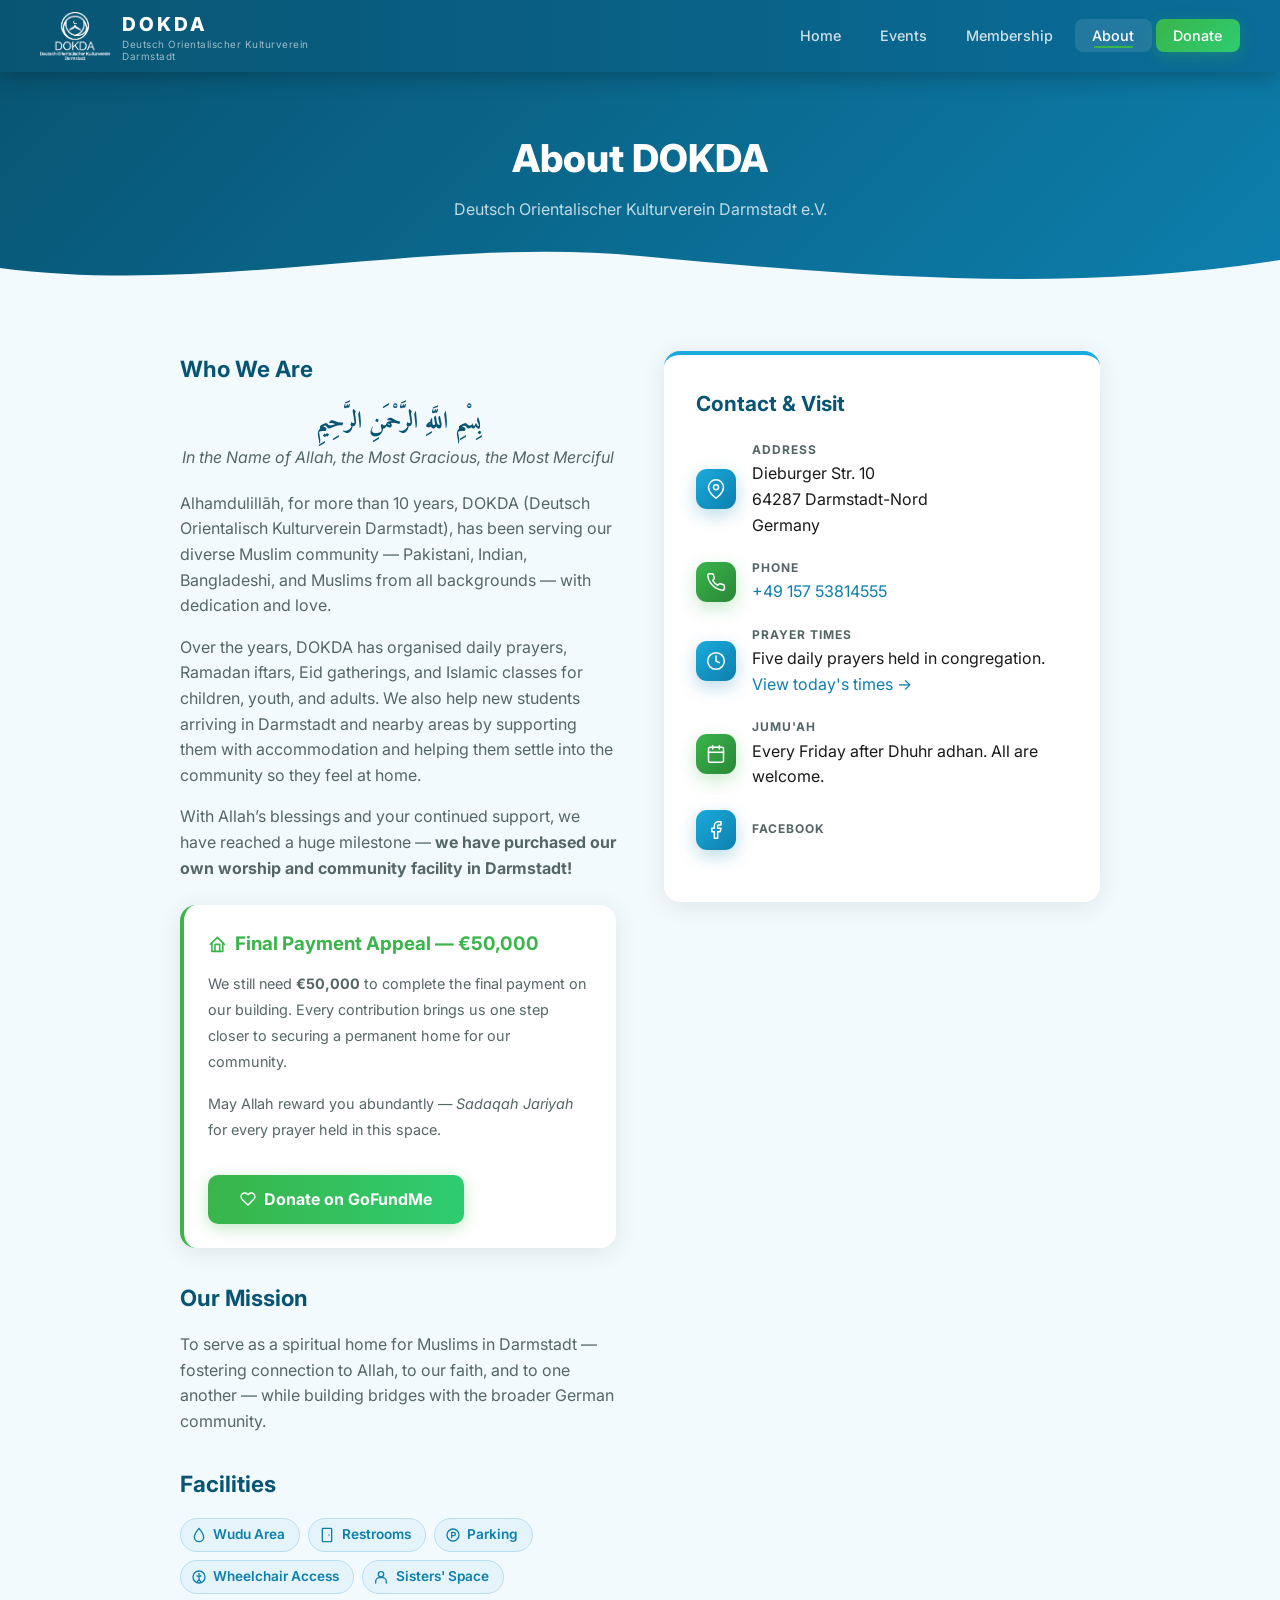
==== commit 2b7d3b62: "Visual refresh: SVG icon system, Arabic web font, consistent team cards, hero polish" ====
--- a/about.html
+++ b/about.html
@@ -5,7 +5,7 @@
   <meta name="viewport" content="width=device-width, initial-scale=1.0"/>
   <title>About &ndash; DOKDA Darmstadt</title>
   <link rel="preconnect" href="https://fonts.googleapis.com">
-  <link href="https://fonts.googleapis.com/css2?family=Inter:wght@400;500;600;700;800&display=swap" rel="stylesheet">
+  <link href="https://fonts.googleapis.com/css2?family=Inter:wght@400;500;600;700;800&family=Amiri:wght@400;700&display=swap" rel="stylesheet">
   <link rel="stylesheet" href="style.css"/>
 </head>
 <body>
@@ -29,51 +29,52 @@
   <div class="page-hero">
     <h1>About DOKDA</h1>
     <p>Deutsch Orientalischer Kulturverein Darmstadt e.V.</p>
+    <div class="hero-divider"><svg viewBox="0 0 1440 60" preserveAspectRatio="none" xmlns="http://www.w3.org/2000/svg"><path d="M0,32 C240,60 480,0 720,20 C960,40 1200,58 1440,24 L1440,60 L0,60 Z" fill="#F3FAFD"/></svg></div>
   </div>
   <section class="about-section">
     <div class="about-grid">
       <div class="about-text reveal">
         <h2>Who We Are</h2>
-        <p style="font-size:1.4rem;font-family:serif;direction:rtl;text-align:center;margin-bottom:0.25rem;">&#1576;&#1616;&#1587;&#1618;&#1605;&#1616; &#1575;&#1604;&#1604;&#1617;&#1614;&#1607;&#1616; &#1575;&#1604;&#1585;&#1617;&#1614;&#1581;&#1618;&#1605;&#1614;&#1606;&#1616; &#1575;&#1604;&#1585;&#1617;&#1614;&#1581;&#1616;&#1610;&#1605;&#1616;</p>
+        <p style="font-family:var(--font-arabic);font-size:1.5rem;font-weight:700;direction:rtl;text-align:center;margin-bottom:0.25rem;color:var(--blue-deeper);">&#1576;&#1616;&#1587;&#1618;&#1605;&#1616; &#1575;&#1604;&#1604;&#1617;&#1614;&#1607;&#1616; &#1575;&#1604;&#1585;&#1617;&#1614;&#1581;&#1618;&#1605;&#1614;&#1606;&#1616; &#1575;&#1604;&#1585;&#1617;&#1614;&#1581;&#1616;&#1610;&#1605;&#1616;</p>
         <p style="text-align:center;font-style:italic;margin-bottom:1.25rem;">In the Name of Allah, the Most Gracious, the Most Merciful</p>
         <p>Alhamdulill&#257;h, for more than 10 years, DOKDA (Deutsch Orientalisch Kulturverein Darmstadt), has been serving our diverse Muslim community &mdash; Pakistani, Indian, Bangladeshi, and Muslims from all backgrounds &mdash; with dedication and love.</p>
         <p>Over the years, DOKDA has organised daily prayers, Ramadan iftars, Eid gatherings, and Islamic classes for children, youth, and adults. We also help new students arriving in Darmstadt and nearby areas by supporting them with accommodation and helping them settle into the community so they feel at home.</p>
         <p>With Allah&rsquo;s blessings and your continued support, we have reached a huge milestone &mdash; <strong>we have purchased our own worship and community facility in Darmstadt!</strong></p>
         <div class="donate-card" style="margin-top:1.5rem;border-left:4px solid var(--green);">
-          <h3 style="color:var(--green);">&#127381; Final Payment Appeal &mdash; &euro;50,000</h3>
+          <h3 style="color:var(--green);"><svg class="icon" viewBox="0 0 24 24"><path d="M3 12l9-9 9 9"/><path d="M9 21V12h6v9"/><path d="M5 10v11h14V10"/></svg> Final Payment Appeal &mdash; &euro;50,000</h3>
           <p>We still need <strong>&euro;50,000</strong> to complete the final payment on our building. Every contribution brings us one step closer to securing a permanent home for our community.</p>
           <p style="margin-top:0.75rem;">May Allah reward you abundantly &mdash; <em>Sadaqah Jariyah</em> for every prayer held in this space.</p>
-          <a href="https://gofund.me/094513c6e" target="_blank" rel="noopener noreferrer" class="btn-primary" style="display:inline-block;margin-top:1rem;">&#128154; Donate on GoFundMe</a>
+          <a href="https://gofund.me/094513c6e" target="_blank" rel="noopener noreferrer" class="btn-primary" style="display:inline-flex;align-items:center;gap:0.5rem;margin-top:1rem;"><svg class="icon" viewBox="0 0 24 24"><path d="M20.8 4.6a5.5 5.5 0 0 0-7.8 0L12 5.6l-1-1a5.5 5.5 0 0 0-7.8 7.8l1 1L12 21l7.8-7.8 1-1a5.5 5.5 0 0 0 0-7.8z"/></svg> Donate on GoFundMe</a>
         </div>
         <h2 style="margin-top:2rem;">Our Mission</h2>
         <p>To serve as a spiritual home for Muslims in Darmstadt &mdash; fostering connection to Allah, to our faith, and to one another &mdash; while building bridges with the broader German community.</p>
         <h2 style="margin-top:2rem;">Facilities</h2>
         <div class="facilities-list">
-          <span class="facility-badge">&#128703; Wudu Area</span>
-          <span class="facility-badge">&#128701; Restrooms</span>
-          <span class="facility-badge">&#128336; Parking</span>
-          <span class="facility-badge">&#9855; Wheelchair Access</span>
-          <span class="facility-badge">&#128105; Sisters' Space</span>
+          <span class="facility-badge"><svg class="icon" viewBox="0 0 24 24"><path d="M12 2s7 8.5 7 13a7 7 0 0 1-14 0c0-4.5 7-13 7-13z"/></svg> Wudu Area</span>
+          <span class="facility-badge"><svg class="icon" viewBox="0 0 24 24"><rect x="5" y="2" width="14" height="20" rx="1"/><circle cx="15" cy="12" r="1" fill="currentColor" stroke="none"/></svg> Restrooms</span>
+          <span class="facility-badge"><svg class="icon" viewBox="0 0 24 24"><circle cx="12" cy="12" r="9"/><path d="M10 16V8h3a2.5 2.5 0 0 1 0 5h-3"/></svg> Parking</span>
+          <span class="facility-badge"><svg class="icon" viewBox="0 0 24 24"><circle cx="12" cy="12" r="9"/><circle cx="12" cy="7.5" r="1.4" fill="currentColor" stroke="none"/><path d="M9 10.5h6M12 10.5V15M9 20l3-4.5 3 4.5"/></svg> Wheelchair Access</span>
+          <span class="facility-badge"><svg class="icon" viewBox="0 0 24 24"><circle cx="12" cy="8" r="4"/><path d="M4 21v-2a6 6 0 0 1 6-6h4a6 6 0 0 1 6 6v2"/></svg> Sisters' Space</span>
         </div>
       </div>
       <div class="contact-card reveal">
         <h2>Contact &amp; Visit</h2>
         <div class="contact-row">
-          <span class="contact-icon">&#128205;</span>
+          <span class="icon-badge badge-sm"><svg class="icon" viewBox="0 0 24 24"><path d="M21 10c0 7-9 13-9 13s-9-6-9-13a9 9 0 0 1 18 0z"/><circle cx="12" cy="10" r="3"/></svg></span>
           <div>
             <strong>Address</strong>
             Dieburger Str. 10<br>64287 Darmstadt-Nord<br>Germany
           </div>
         </div>
         <div class="contact-row">
-          <span class="contact-icon">&#128222;</span>
+          <span class="icon-badge badge-sm badge-green"><svg class="icon" viewBox="0 0 24 24"><path d="M22 16.92v3a2 2 0 0 1-2.18 2 19.79 19.79 0 0 1-8.63-3.07 19.5 19.5 0 0 1-6-6 19.79 19.79 0 0 1-3.07-8.67A2 2 0 0 1 4.11 2h3a2 2 0 0 1 2 1.72c.13.96.36 1.9.7 2.81a2 2 0 0 1-.45 2.11L8.09 9.91a16 16 0 0 0 6 6l1.27-1.27a2 2 0 0 1 2.11-.45c.91.34 1.85.57 2.81.7A2 2 0 0 1 22 16.92z"/></svg></span>
           <div>
             <strong>Phone</strong>
             <a href="tel:+4915753814555">+49 157 53814555</a>
           </div>
         </div>
         <div class="contact-row">
-          <span class="contact-icon">&#128336;</span>
+          <span class="icon-badge badge-sm"><svg class="icon" viewBox="0 0 24 24"><circle cx="12" cy="12" r="10"/><polyline points="12 6 12 12 16 14"/></svg></span>
           <div>
             <strong>Prayer Times</strong>
             Five daily prayers held in congregation.<br>
@@ -81,65 +82,14 @@
           </div>
         </div>
         <div class="contact-row">
-          <span class="contact-icon">&#128197;</span>
+          <span class="icon-badge badge-sm badge-green"><svg class="icon" viewBox="0 0 24 24"><rect x="3" y="4" width="18" height="18" rx="2"/><line x1="16" y1="2" x2="16" y2="6"/><line x1="8" y1="2" x2="8" y2="6"/><line x1="3" y1="10" x2="21" y2="10"/></svg></span>
           <div>
             <strong>Jumu'ah</strong>
             Every Friday after Dhuhr adhan. All are welcome.
           </div>
         </div>
         <div class="contact-row">
-          <span class="contact-icon">&#128249;</span>
+          <span class="icon-badge badge-sm"><svg class="icon" viewBox="0 0 24 24"><path d="M18 2h-3a5 5 0 0 0-5 5v3H7v4h3v8h4v-8h3l1-4h-4V7a1 1 0 0 1 1-1h3z"/></svg></span>
           <div>
             <strong>Facebook</strong>
-            <a href="https://www.facebook.com/DokdaDarmstadt" target="_blank" rel="noopener noreferrer">facebook.com/DokdaDarmstadt</a>
-          </div>
-        </div>
-        <div class="contact-row">
-          <span class="contact-icon">&#128247;</span>
-          <div>
-            <strong>Instagram</strong>
-            <a href="https://www.instagram.com/dokda.1" target="_blank" rel="noopener noreferrer">@dokda.1</a>
-          </div>
-        </div>
-        <div class="contact-row">
-          <span class="contact-icon">&#128506;</span>
-          <div>
-            <strong>Directions</strong>
-            <a href="https://maps.app.goo.gl/KEdS84KEJuu8p2cY8" target="_blank" rel="noopener noreferrer">Open in Google Maps &rarr;</a>
-          </div>
-        </div>
-      </div>
-    </div>
-  </section>
-  <section class="map-section reveal">
-    <div class="container">
-      <h2>Find Us on the Map</h2>
-      <div class="map-embed">
-        <iframe src="https://maps.google.com/maps?q=49.8766282,8.6592487&z=16&output=embed" allowfullscreen loading="lazy" referrerpolicy="no-referrer-when-downgrade"></iframe>
-      </div>
-    </div>
-  </section>
-  <footer class="footer">
-    <div class="container footer-inner">
-      <div class="footer-brand">
-        <img src="logo.png" alt="DOKDA" class="footer-logo" />
-        <span>DOKDA</span>
-      </div>
-      <p>Dieburger Str. 10 &middot; 64287 Darmstadt-Nord &middot; Germany</p>
-      <p>&#128222; +49 157 53814555</p>
-      <div class="footer-social">
-        <a href="https://www.facebook.com/DokdaDarmstadt" target="_blank" rel="noopener noreferrer">&#128216; Facebook</a>
-        <a href="https://www.instagram.com/dokda.1" target="_blank" rel="noopener noreferrer">&#128247; Instagram</a>
-      </div>
-      <p class="footer-copy">&copy; <span id="year"></span> DOKDA e.V. &middot; All rights reserved</p>
-    </div>
-  </footer>
-  <script>
-    document.getElementById('year').textContent = new Date().getFullYear();
-    const observer = new IntersectionObserver((entries) => {
-      entries.forEach(e => { if (e.isIntersecting) e.target.classList.add('visible'); });
-    }, { threshold: 0.12 });
-    document.querySelectorAll('.reveal').forEach(el => observer.observe(el));
-  </script>
-</body>
-</html>
+            <a href="https://www.facebook.com/DokdaDarmstadt" target="_blank" rel="noope
--- a/style.css
+++ b/style.css
@@ -15,6 +15,7 @@
   --shadow:      0 4px 24px rgba(0,0,0,0.09);
   --glass:       rgba(255,255,255,0.12);
   --glass-border: rgba(255,255,255,0.2);
+  --font-arabic: 'Amiri', 'Scheherazade New', 'Times New Roman', serif;
 }
 html { scroll-behavior: smooth; }
 body { font-family: 'Inter', 'Segoe UI', system-ui, sans-serif; background: var(--bg); color: var(--text); line-height: 1.6; }
@@ -58,8 +59,8 @@
 /* ===== HERO ===== */
 .hero {
   position: relative; overflow: hidden;
-  min-height: 400px; display: flex; align-items: center; justify-content: center; text-align: center;
-  padding: 3rem 2rem;
+  min-height: 460px; display: flex; align-items: center; justify-content: center; text-align: center;
+  padding: 3rem 2rem 5rem;
 }
 .hero-bg {
   position: absolute; inset: 0;
@@ -69,18 +70,29 @@
   transform: scale(1.05);
   transition: transform 8s ease-out;
 }
+.hero::after {
+  content: ''; position: absolute; inset: 0;
+  background: linear-gradient(180deg, rgba(4,25,36,0.25) 0%, rgba(4,25,36,0.15) 45%, rgba(4,25,36,0.75) 100%);
+  z-index: 1;
+}
 .hero:hover .hero-bg { transform: scale(1.1); }
 .hero-pattern {
   position: absolute; inset: 0; opacity: 0.06;
   background-image: url("data:image/svg+xml,%3Csvg width='60' height='60' viewBox='0 0 60 60' xmlns='http://www.w3.org/2000/svg'%3E%3Cg fill='%23ffffff'%3E%3Ccircle cx='30' cy='30' r='1.5'/%3E%3C/g%3E%3C/svg%3E");
   z-index: 1;
 }
+.hero-divider {
+  position: absolute; left: 0; right: 0; bottom: -1px; z-index: 3; line-height: 0;
+}
+.hero-divider svg { display: block; width: 100%; height: 60px; }
 .hero-logo { width: 80px; height: auto; margin-bottom: 0.75rem; filter: drop-shadow(0 4px 12px rgba(0,0,0,0.4)); }
-.hero-content { position: relative; z-index: 2; max-width: 740px; }
-.hero-sub { font-size: 1.6rem; color: rgba(255,255,255,0.9); margin-bottom: 0.5rem; font-family: 'Times New Roman', serif; text-shadow: 0 2px 8px rgba(0,0,0,0.4); }
-.hero h1 { font-size: clamp(1.5rem, 3.5vw, 2.4rem); color: white; font-weight: 800; text-shadow: 0 2px 16px rgba(0,0,0,0.4); }
-.hero h2 { font-size: clamp(0.95rem, 2vw, 1.2rem); color: rgba(255,255,255,0.8); margin: 0.3rem 0 1rem; font-weight: 400; }
-.hero-desc { color: rgba(255,255,255,0.85); max-width: 540px; margin: 0 auto 1.25rem; font-size: 1rem; }
+.hero-content { position: relative; z-index: 2; max-width: 760px; }
+.hero-sub { font-family: var(--font-arabic); font-size: 1.7rem; font-weight: 700; color: rgba(255,255,255,0.92); margin-bottom: 0.65rem; text-shadow: 0 2px 10px rgba(0,0,0,0.45); }
+.hero-kicker { display: inline-flex; align-items: center; gap: 0.5rem; color: #7FDDFF; font-size: 0.75rem; font-weight: 700; letter-spacing: 0.25em; text-transform: uppercase; margin-bottom: 0.85rem; }
+.hero-kicker::before, .hero-kicker::after { content: ''; width: 26px; height: 1px; background: currentColor; opacity: 0.6; }
+.hero h1 { font-size: clamp(2.1rem, 5.2vw, 3.4rem); color: white; font-weight: 800; letter-spacing: -0.01em; text-shadow: 0 2px 20px rgba(0,0,0,0.45); }
+.hero h2 { font-size: clamp(1rem, 2.1vw, 1.3rem); color: rgba(255,255,255,0.82); margin: 0.4rem 0 1.1rem; font-weight: 400; }
+.hero-desc { color: rgba(255,255,255,0.88); max-width: 560px; margin: 0 auto 1.5rem; font-size: 1.05rem; }
 .hero-actions { display: flex; gap: 1rem; justify-content: center; flex-wrap: wrap; }
 .btn-primary {
   background: linear-gradient(270deg, var(--green), #2ecc71, var(--green));
@@ -96,6 +108,44 @@
   backdrop-filter: blur(8px);
 }
 .btn-secondary:hover { background: rgba(255,255,255,0.2); border-color: rgba(255,255,255,0.6); transform: translateY(-2px); }
+
+/* ===== ICON SYSTEM ===== */
+.icon {
+  width: 1em; height: 1em; display: inline-block; vertical-align: -0.15em;
+  fill: none; stroke: currentColor; stroke-width: 2;
+  stroke-linecap: round; stroke-linejoin: round;
+}
+.icon-badge {
+  width: 52px; height: 52px; border-radius: 14px; flex-shrink: 0;
+  display: flex; align-items: center; justify-content: center;
+  background: linear-gradient(135deg, var(--blue), var(--blue-dark));
+  color: white; box-shadow: 0 6px 18px rgba(13,127,173,0.28);
+}
+.icon-badge .icon { width: 26px; height: 26px; stroke-width: 1.8; }
+.icon-badge.badge-green { background: linear-gradient(135deg, var(--green), var(--green-dark)); box-shadow: 0 6px 18px rgba(57,181,74,0.28); }
+.icon-badge.badge-sm { width: 40px; height: 40px; border-radius: 11px; }
+.icon-badge.badge-sm .icon { width: 20px; height: 20px; }
+.icon-badge.badge-circle { border-radius: 50%; }
+.icon-inline {
+  width: 1.5rem; height: 1.5rem; flex-shrink: 0; margin-top: 1px;
+  color: var(--blue-dark);
+}
+.icon-chip {
+  display: inline-flex; align-items: center; justify-content: center;
+  width: 26px; height: 26px; border-radius: 50%; flex-shrink: 0;
+  background: var(--bg2); color: var(--blue-dark);
+}
+.icon-chip .icon { width: 14px; height: 14px; stroke-width: 2.2; }
+.social-icon {
+  display: inline-flex; align-items: center; justify-content: center;
+  width: 38px; height: 38px; border-radius: 50%;
+  background: rgba(255,255,255,0.08); border: 1px solid rgba(255,255,255,0.18);
+  color: rgba(255,255,255,0.85); transition: all 0.3s;
+}
+.social-icon:hover { background: var(--green); border-color: var(--green); color: white; transform: translateY(-2px); }
+.social-icon .icon { width: 18px; height: 18px; }
+.icon-list { list-style: none; display: flex; flex-direction: column; gap: 0.65rem; color: var(--text-muted); }
+.icon-list li { display: flex; align-items: center; gap: 0.65rem; }
 
 /* ===== PRAYER SECTION ===== */
 .prayer-section { background: white; padding: 1.5rem 2rem; }
@@ -138,12 +188,18 @@
 
 /* ===== COUNTERS ===== */
 .counters-section {
+  position: relative; overflow: hidden;
   background: linear-gradient(270deg, var(--blue-deeper), #0a6d99, #085573, var(--blue-dark));
   background-size: 300% 100%;
   animation: gradientShift 6s ease infinite;
-  padding: 2.5rem 2rem; text-align: center;
+  padding: 3rem 2rem; text-align: center;
+}
+.counters-section::before {
+  content: ''; position: absolute; inset: 0; opacity: 0.5; pointer-events: none;
+  background-image: url("data:image/svg+xml,%3Csvg width='60' height='60' viewBox='0 0 60 60' xmlns='http://www.w3.org/2000/svg'%3E%3Cg fill='%23ffffff'%3E%3Ccircle cx='30' cy='30' r='1.5'/%3E%3C/g%3E%3C/svg%3E");
 }
 .counters-grid {
+  position: relative;
   display: flex; justify-content: center; gap: 3rem; flex-wrap: wrap;
   max-width: 800px; margin: 0 auto;
 }
@@ -171,7 +227,7 @@
   animation: gradientShift 4s ease infinite;
 }
 .card:hover { transform: translateY(-6px); box-shadow: 0 12px 40px rgba(0,0,0,0.12); }
-.card-icon { font-size: 2rem; margin-bottom: 0.75rem; }
+.card-icon { margin-bottom: 1rem; }
 .card h3 { font-size: 1.05rem; font-weight: 700; color: var(--blue-deeper); margin-bottom: 0.5rem; }
 .card p { color: var(--text-muted); font-size: 0.9rem; }
 .card-link { display: inline-block; margin-top: 1rem; color: var(--blue-dark); font-weight: 600; text-decoration: none; font-size: 0.9rem; transition: color 0.3s; }
@@ -201,11 +257,11 @@
 .gallery-item.span-2 img { height: 220px; }
 
 /* ===== MANAGEMENT TEAM ===== */
-.mgmt-grid { display: flex; flex-wrap: wrap; gap: 1.25rem; justify-content: center; }
+.mgmt-grid { display: flex; flex-wrap: wrap; gap: 1.5rem; justify-content: center; }
 .mgmt-card {
-  background: white; border-radius: var(--radius); padding: 1.5rem;
-  box-shadow: 0 2px 16px rgba(0,0,0,0.06); display: flex; align-items: center; gap: 1rem;
-  flex: 1 1 240px; max-width: 320px; transition: all 0.4s;
+  background: white; border-radius: var(--radius); padding: 2rem 1.5rem 1.5rem;
+  box-shadow: 0 2px 16px rgba(0,0,0,0.06); display: flex; flex-direction: column; align-items: center; text-align: center; gap: 0.15rem;
+  flex: 1 1 200px; max-width: 220px; transition: all 0.4s;
   border: 1px solid rgba(0,0,0,0.04); position: relative; overflow: hidden;
 }
 .mgmt-card::before {
@@ -214,17 +270,18 @@
   background-size: 200% 100%;
   animation: gradientShift 4s ease infinite;
 }
-.mgmt-card:hover { transform: translateY(-4px); box-shadow: 0 12px 36px rgba(0,0,0,0.12); }
+.mgmt-card:hover { transform: translateY(-6px); box-shadow: 0 14px 38px rgba(0,0,0,0.12); }
 .mgmt-avatar {
-  width: 52px; height: 52px; border-radius: 50%;
+  width: 76px; height: 76px; border-radius: 50%;
   background: linear-gradient(135deg, var(--green), var(--blue-dark));
   display: flex; align-items: center; justify-content: center;
-  color: white; font-weight: 700; font-size: 1rem; flex-shrink: 0;
-  box-shadow: 0 4px 12px rgba(0,0,0,0.15);
+  color: white; font-weight: 700; font-size: 1.4rem; flex-shrink: 0;
+  box-shadow: 0 6px 16px rgba(0,0,0,0.15);
+  margin-bottom: 0.85rem; border: 3px solid white; outline: 2px solid var(--bg2);
 }
 .mgmt-photo { object-fit: cover; }
-.mgmt-name { font-weight: 700; color: var(--blue-deeper); font-size: 0.95rem; }
-.mgmt-role { font-size: 0.78rem; color: var(--text-muted); margin-top: 2px; }
+.mgmt-name { font-weight: 700; color: var(--blue-deeper); font-size: 0.98rem; }
+.mgmt-role { font-size: 0.78rem; color: var(--text-muted); margin-top: 2px; text-transform: uppercase; letter-spacing: 0.06em; }
 
 /* ===== CTA BLOCK ===== */
 .mem-cta-block {
@@ -247,7 +304,7 @@
 .btn-member:hover { transform: translateY(-2px); box-shadow: 0 8px 28px rgba(57,181,74,0.45); }
 
 /* ===== PAGE HERO (inner pages) ===== */
-.page-hero { background: linear-gradient(135deg, var(--blue-deeper), var(--blue-dark)); padding: 3rem 2rem; text-align: center; color: white; }
+.page-hero { position: relative; overflow: hidden; background: linear-gradient(135deg, var(--blue-deeper), var(--blue-dark)); padding: 3.5rem 2rem 4.5rem; text-align: center; color: white; }
 .page-hero h1 { font-size: clamp(1.6rem, 4vw, 2.4rem); font-weight: 800; animation: fadeInUp 0.7s ease-out; }
 .page-hero p { color: rgba(255,255,255,0.75); margin-top: 0.5rem; animation: fadeInUp 0.9s ease-out; }
 
@@ -264,8 +321,9 @@
   background: linear-gradient(180deg, var(--blue), var(--green));
 }
 .event-item:hover { transform: translateY(-2px); box-shadow: 0 8px 32px rgba(0,0,0,0.1); }
-.event-date { background: linear-gradient(135deg, var(--blue-deeper), var(--blue-dark)); color: white; border-radius: 12px; padding: 0.5rem 0.75rem; text-align: center; min-width: 56px; flex-shrink: 0; }
+.event-date { background: linear-gradient(135deg, var(--blue-deeper), var(--blue-dark)); color: white; border-radius: 12px; padding: 0.75rem; text-align: center; min-width: 56px; flex-shrink: 0; display: flex; align-items: center; justify-content: center; }
 .event-day   { font-size: 1.5rem; font-weight: 700; line-height: 1; }
+.event-day .icon { width: 26px; height: 26px; stroke-width: 1.8; }
 .event-month { font-size: 0.7rem; text-transform: uppercase; letter-spacing: 1px; }
 .event-body h3 { font-weight: 700; color: var(--blue-deeper); margin-bottom: 0.25rem; }
 .event-body p  { color: var(--text-muted); font-size: 0.9rem; }
@@ -284,11 +342,11 @@
 .about-text h2 { color: var(--blue-deeper); font-size: 1.4rem; margin-bottom: 1rem; }
 .about-text p { color: var(--text-muted); margin-bottom: 1rem; }
 .facilities-list { display: flex; flex-wrap: wrap; gap: 0.5rem; margin-top: 1rem; }
-.facility-badge { background: var(--bg2); color: var(--blue-dark); font-size: 0.85rem; font-weight: 600; padding: 4px 12px; border-radius: 20px; border: 1px solid #b8dff0; }
+.facility-badge { display: inline-flex; align-items: center; gap: 0.4rem; background: var(--bg2); color: var(--blue-dark); font-size: 0.85rem; font-weight: 600; padding: 5px 14px 5px 10px; border-radius: 20px; border: 1px solid #b8dff0; }
+.facility-badge .icon { width: 16px; height: 16px; }
 .contact-card { background: white; border-radius: var(--radius); padding: 2rem; box-shadow: var(--shadow); border-top: 4px solid var(--blue); }
 .contact-card h2 { color: var(--blue-deeper); font-size: 1.3rem; margin-bottom: 1.25rem; }
-.contact-row { display: flex; align-items: flex-start; gap: 1rem; margin-bottom: 1.25rem; }
-.contact-icon { font-size: 1.3rem; flex-shrink: 0; margin-top: 2px; }
+.contact-row { display: flex; align-items: center; gap: 1rem; margin-bottom: 1.25rem; }
 .contact-row strong { display: block; font-size: 0.75rem; text-transform: uppercase; letter-spacing: 1px; color: var(--text-muted); margin-bottom: 2px; }
 .contact-row a { color: var(--blue-dark); text-decoration: none; }
 .contact-row a:hover { text-decoration: underline; color: var(--green); }
@@ -322,85 +380,5 @@
 .footer-logo { height: 56px; width: auto; margin-bottom: 0.75rem; filter: brightness(0) invert(1); }
 .footer-brand { display: flex; align-items: center; justify-content: center; gap: 0.75rem; margin-bottom: 0.5rem; }
 .footer-brand span { font-size: 1.2rem; font-weight: 800; color: white; letter-spacing: 2px; }
-.footer-social { display: flex; justify-content: center; gap: 1rem; margin: 1rem 0; }
-.footer-social a { color: rgba(255,255,255,0.7); text-decoration: none; font-size: 0.85rem; transition: all 0.3s; }
-.footer-social a:hover { color: var(--green); }
-.footer p { font-size: 0.85rem; margin-top: 0.25rem; }
-.footer-copy { margin-top: 1rem !important; font-size: 0.75rem !important; color: rgba(255,255,255,0.35) !important; }
-
-/* ===== ANIMATIONS ===== */
-@keyframes gradientShift {
-  0%   { background-position: 0% 50%; }
-  50%  { background-position: 100% 50%; }
-  100% { background-position: 0% 50%; }
-}
-@keyframes borderGlow {
-  0%   { border-image-source: linear-gradient(90deg, var(--blue), var(--green), var(--blue)); }
-  50%  { border-image-source: linear-gradient(90deg, var(--green), var(--blue), var(--green)); }
-  100% { border-image-source: linear-gradient(90deg, var(--blue), var(--green), var(--blue)); }
-}
-@keyframes fadeInUp {
-  from { opacity: 0; transform: translateY(30px); }
-  to   { opacity: 1; transform: translateY(0); }
-}
-@keyframes fadeIn {
-  from { opacity: 0; }
-  to   { opacity: 1; }
-}
-@keyframes pulseGlow {
-  0%, 100% { box-shadow: 0 0 0 0 rgba(57,181,74,0.4); }
-  50%      { box-shadow: 0 0 20px 6px rgba(57,181,74,0.2); }
-}
-@keyframes countUp {
-  from { opacity: 0; transform: translateY(20px); }
-  to   { opacity: 1; transform: translateY(0); }
-}
-
-.hero-logo   { animation: fadeIn 0.8s ease-out; }
-.hero-sub    { animation: fadeIn 1s ease-out; }
-.hero h1     { animation: fadeInUp 0.7s ease-out; }
-.hero h2     { animation: fadeInUp 0.9s ease-out; }
-.hero-desc   { animation: fadeInUp 1.1s ease-out; }
-.hero-actions { animation: fadeInUp 1.3s ease-out; }
-
-.reveal {
-  opacity: 0; transform: translateY(30px);
-  transition: opacity 0.7s ease-out, transform 0.7s ease-out;
-}
-.reveal.visible { opacity: 1; transform: translateY(0); }
-
-.reveal .card, .reveal .mgmt-card, .reveal .gallery-item {
-  opacity: 0; transform: translateY(20px);
-  transition: opacity 0.5s ease-out, transform 0.5s ease-out;
-}
-.reveal.visible .card, .reveal.visible .mgmt-card, .reveal.visible .gallery-item {
-  opacity: 1; transform: translateY(0);
-}
-.reveal.visible .card:nth-child(1), .reveal.visible .mgmt-card:nth-child(1), .reveal.visible .gallery-item:nth-child(1) { transition-delay: 0s; }
-.reveal.visible .card:nth-child(2), .reveal.visible .mgmt-card:nth-child(2), .reveal.visible .gallery-item:nth-child(2) { transition-delay: 0.1s; }
-.reveal.visible .card:nth-child(3), .reveal.visible .mgmt-card:nth-child(3), .reveal.visible .gallery-item:nth-child(3) { transition-delay: 0.15s; }
-.reveal.visible .card:nth-child(4), .reveal.visible .gallery-item:nth-child(4) { transition-delay: 0.2s; }
-.reveal.visible .gallery-item:nth-child(5) { transition-delay: 0.25s; }
-
-.pt-card.active { animation: pulseGlow 3s ease-in-out infinite; }
-
-a, button { transition: all 0.3s ease; }
-
-/* ===== UTILITIES ===== */
-.container { max-width: 1100px; margin: 0 auto; }
-
-/* ===== RESPONSIVE ===== */
-@media (max-width: 768px) {
-  .nav-toggle { display: block; }
-  .nav-links { display: none; flex-direction: column; position: absolute; top: 72px; left: 0; right: 0; background: rgba(8,85,115,0.98); padding: 1rem 2rem; backdrop-filter: blur(12px); }
-  .nav-links.open { display: flex; }
-  .about-grid, .donate-grid { grid-template-columns: 1fr; }
-  .hero { min-height: 320px; }
-  .gallery-grid { grid-template-columns: 1fr 1fr; }
-  .gallery-item.span-2 { grid-column: span 1; }
-  .counters-grid { gap: 1.5rem; }
-  .counter-num { font-size: 2rem; }
-}
-@media (max-width: 480px) {
-  .gallery-grid { grid-template-columns: 1fr; }
-}
+.footer-social { display: flex; justify-content: center; gap: 0.85rem; margin: 1.25rem 0; }
+.footer-contact { display: flex; align-items: center; justify-content: ce
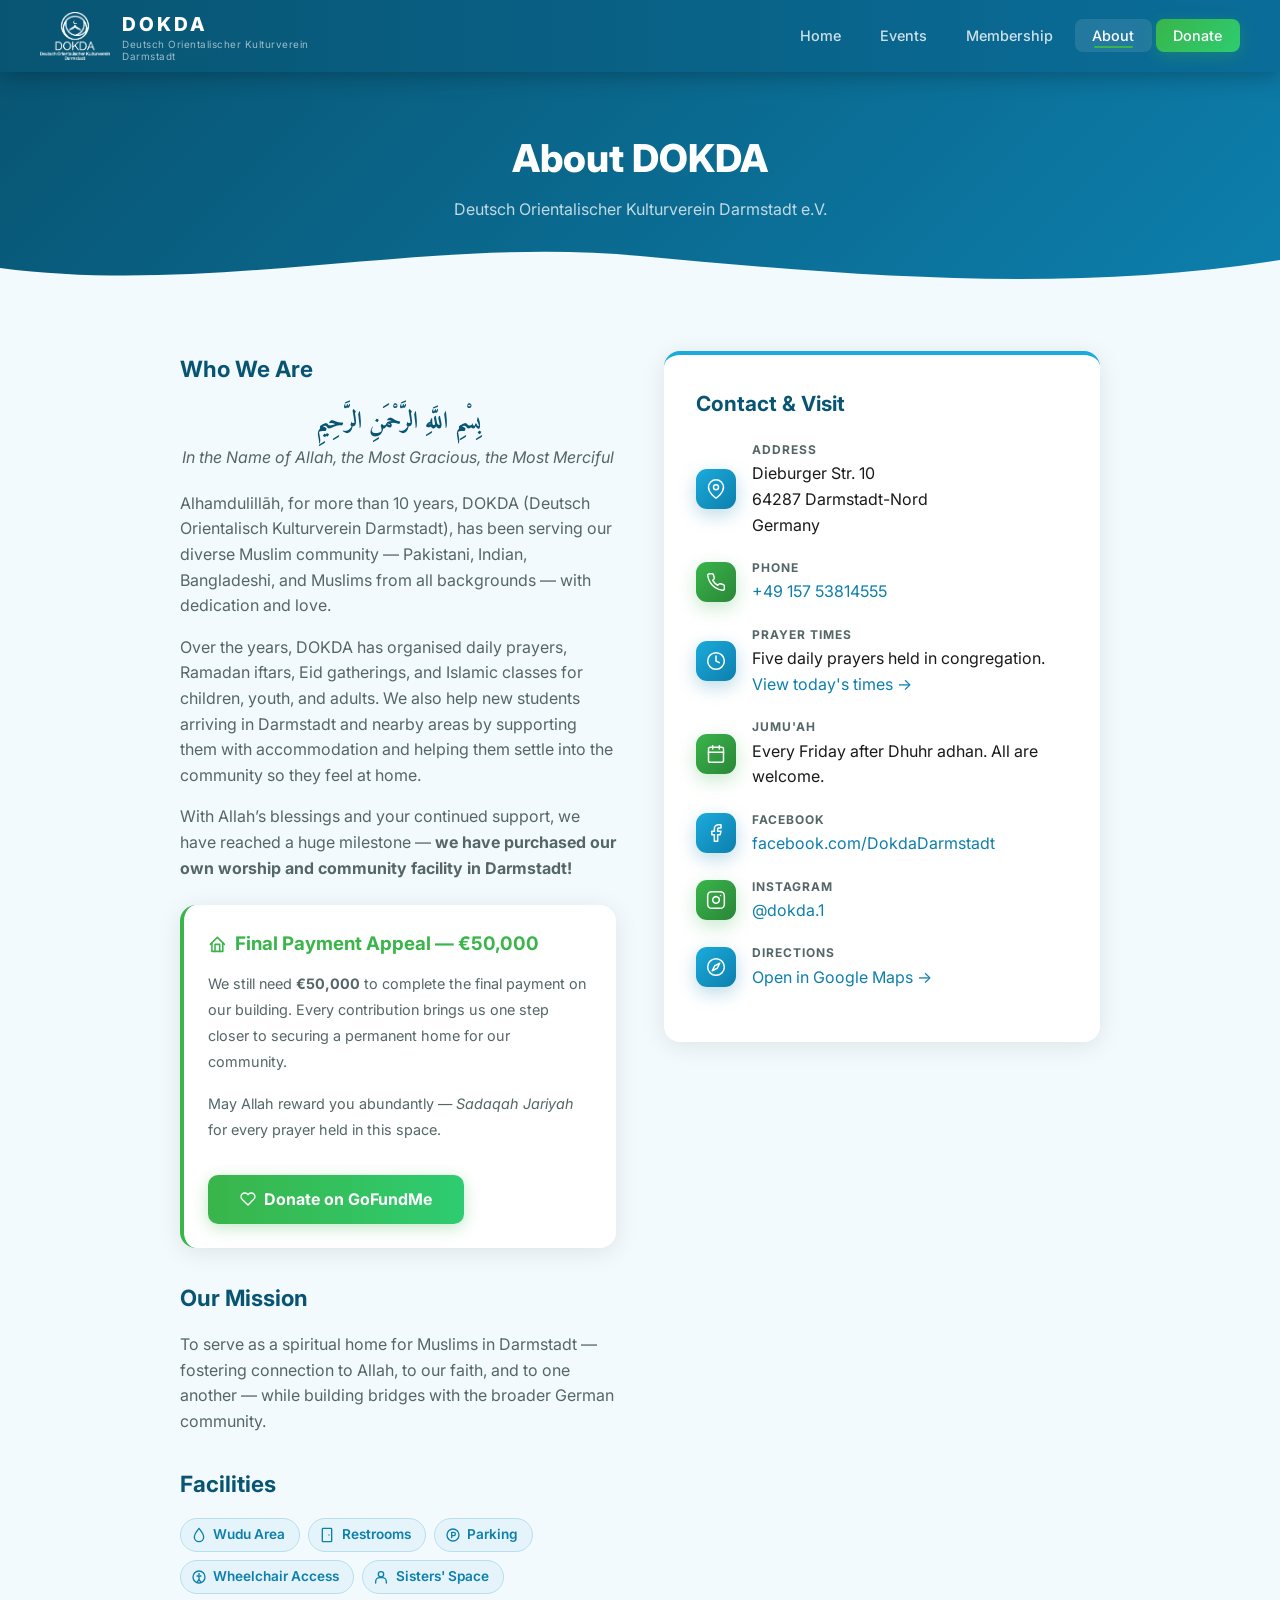
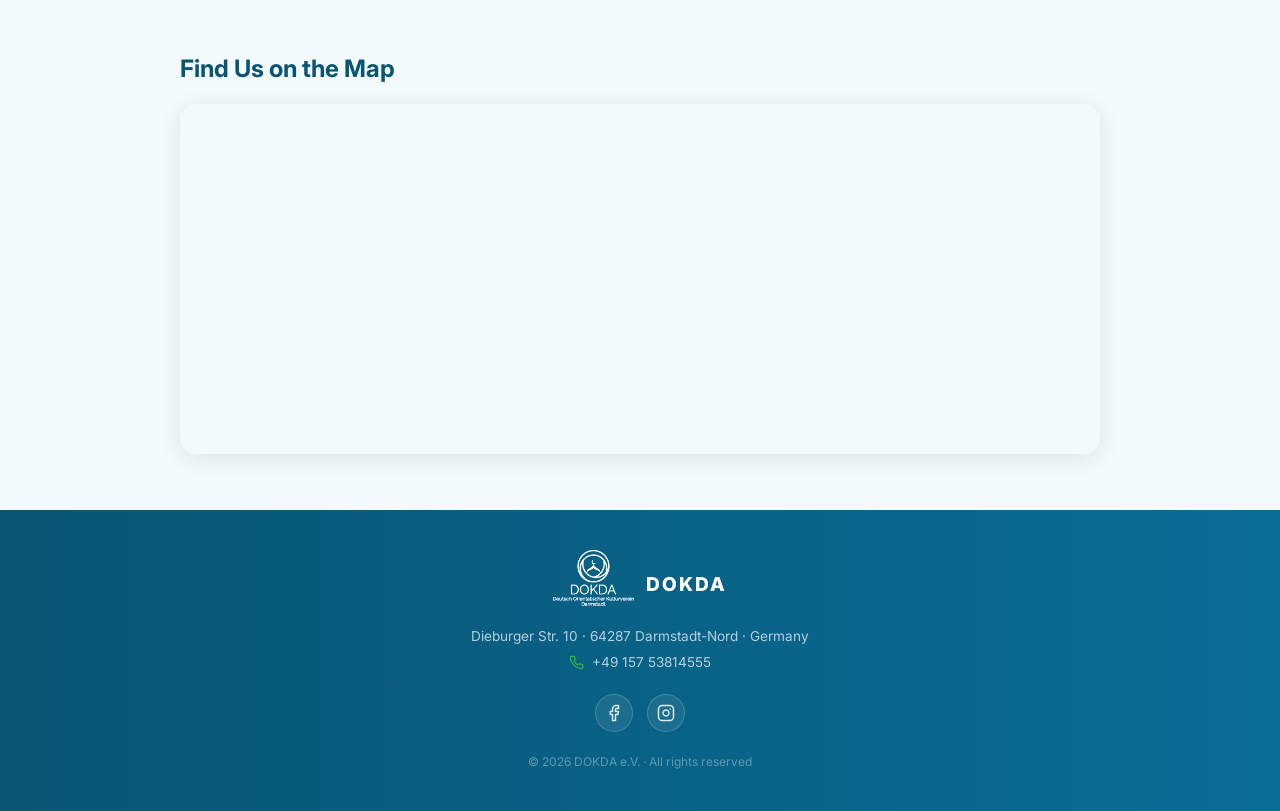
==== commit 00a99f99: "Visual refresh: redesign, animations, security fixes, diversity update" ====
--- a/about.html
+++ b/about.html
@@ -92,4 +92,59 @@
           <span class="icon-badge badge-sm"><svg class="icon" viewBox="0 0 24 24"><path d="M18 2h-3a5 5 0 0 0-5 5v3H7v4h3v8h4v-8h3l1-4h-4V7a1 1 0 0 1 1-1h3z"/></svg></span>
           <div>
             <strong>Facebook</strong>
-            <a href="https://www.facebook.com/DokdaDarmstadt" target="_blank" rel="noope+            <a href="https://www.facebook.com/DokdaDarmstadt" target="_blank" rel="noopener noreferrer">facebook.com/DokdaDarmstadt</a>
+          </div>
+        </div>
+        <div class="contact-row">
+          <span class="icon-badge badge-sm badge-green"><svg class="icon" viewBox="0 0 24 24"><rect x="2" y="2" width="20" height="20" rx="5"/><path d="M16 11.37A4 4 0 1 1 12.63 8 4 4 0 0 1 16 11.37z"/><line x1="17.5" y1="6.5" x2="17.51" y2="6.5"/></svg></span>
+          <div>
+            <strong>Instagram</strong>
+            <a href="https://www.instagram.com/dokda.1" target="_blank" rel="noopener noreferrer">@dokda.1</a>
+          </div>
+        </div>
+        <div class="contact-row">
+          <span class="icon-badge badge-sm"><svg class="icon" viewBox="0 0 24 24"><circle cx="12" cy="12" r="10"/><polygon points="16.5 7.5 10.5 10.5 7.5 16.5 13.5 13.5"/></svg></span>
+          <div>
+            <strong>Directions</strong>
+            <a href="https://maps.app.goo.gl/KEdS84KEJuu8p2cY8" target="_blank" rel="noopener noreferrer">Open in Google Maps &rarr;</a>
+          </div>
+        </div>
+      </div>
+    </div>
+  </section>
+  <section class="map-section reveal">
+    <div class="container">
+      <h2>Find Us on the Map</h2>
+      <div class="map-embed">
+        <iframe src="https://maps.google.com/maps?q=49.8766282,8.6592487&z=16&output=embed" allowfullscreen loading="lazy" referrerpolicy="no-referrer-when-downgrade"></iframe>
+      </div>
+    </div>
+  </section>
+  <footer class="footer">
+    <div class="container footer-inner">
+      <div class="footer-brand">
+        <img src="logo.png" alt="DOKDA" class="footer-logo" />
+        <span>DOKDA</span>
+      </div>
+      <p>Dieburger Str. 10 &middot; 64287 Darmstadt-Nord &middot; Germany</p>
+      <p class="footer-contact"><svg class="icon" viewBox="0 0 24 24"><path d="M22 16.92v3a2 2 0 0 1-2.18 2 19.79 19.79 0 0 1-8.63-3.07 19.5 19.5 0 0 1-6-6 19.79 19.79 0 0 1-3.07-8.67A2 2 0 0 1 4.11 2h3a2 2 0 0 1 2 1.72c.13.96.36 1.9.7 2.81a2 2 0 0 1-.45 2.11L8.09 9.91a16 16 0 0 0 6 6l1.27-1.27a2 2 0 0 1 2.11-.45c.91.34 1.85.57 2.81.7A2 2 0 0 1 22 16.92z"/></svg> +49 157 53814555</p>
+      <div class="footer-social">
+        <a href="https://www.facebook.com/DokdaDarmstadt" target="_blank" rel="noopener noreferrer" class="social-icon" aria-label="Facebook">
+          <svg class="icon" viewBox="0 0 24 24"><path d="M18 2h-3a5 5 0 0 0-5 5v3H7v4h3v8h4v-8h3l1-4h-4V7a1 1 0 0 1 1-1h3z"/></svg>
+        </a>
+        <a href="https://www.instagram.com/dokda.1" target="_blank" rel="noopener noreferrer" class="social-icon" aria-label="Instagram">
+          <svg class="icon" viewBox="0 0 24 24"><rect x="2" y="2" width="20" height="20" rx="5"/><path d="M16 11.37A4 4 0 1 1 12.63 8 4 4 0 0 1 16 11.37z"/><line x1="17.5" y1="6.5" x2="17.51" y2="6.5"/></svg>
+        </a>
+      </div>
+      <p class="footer-copy">&copy; <span id="year"></span> DOKDA e.V. &middot; All rights reserved</p>
+    </div>
+  </footer>
+  <script>
+    document.getElementById('year').textContent = new Date().getFullYear();
+    const observer = new IntersectionObserver((entries) => {
+      entries.forEach(e => { if (e.isIntersecting) e.target.classList.add('visible'); });
+    }, { threshold: 0.12 });
+    document.querySelectorAll('.reveal').forEach(el => observer.observe(el));
+  </script>
+</body>
+</html>
--- a/style.css
+++ b/style.css
@@ -381,4 +381,87 @@
 .footer-brand { display: flex; align-items: center; justify-content: center; gap: 0.75rem; margin-bottom: 0.5rem; }
 .footer-brand span { font-size: 1.2rem; font-weight: 800; color: white; letter-spacing: 2px; }
 .footer-social { display: flex; justify-content: center; gap: 0.85rem; margin: 1.25rem 0; }
-.footer-contact { display: flex; align-items: center; justify-content: ce+.footer-contact { display: flex; align-items: center; justify-content: center; gap: 0.5rem; font-size: 0.85rem; }
+.footer-contact .icon { width: 15px; height: 15px; color: var(--green); }
+.footer p { font-size: 0.85rem; margin-top: 0.25rem; }
+.footer-copy { margin-top: 1rem !important; font-size: 0.75rem !important; color: rgba(255,255,255,0.35) !important; }
+
+/* ===== ANIMATIONS ===== */
+@keyframes gradientShift {
+  0%   { background-position: 0% 50%; }
+  50%  { background-position: 100% 50%; }
+  100% { background-position: 0% 50%; }
+}
+@keyframes borderGlow {
+  0%   { border-image-source: linear-gradient(90deg, var(--blue), var(--green), var(--blue)); }
+  50%  { border-image-source: linear-gradient(90deg, var(--green), var(--blue), var(--green)); }
+  100% { border-image-source: linear-gradient(90deg, var(--blue), var(--green), var(--blue)); }
+}
+@keyframes fadeInUp {
+  from { opacity: 0; transform: translateY(30px); }
+  to   { opacity: 1; transform: translateY(0); }
+}
+@keyframes fadeIn {
+  from { opacity: 0; }
+  to   { opacity: 1; }
+}
+@keyframes pulseGlow {
+  0%, 100% { box-shadow: 0 0 0 0 rgba(57,181,74,0.4); }
+  50%      { box-shadow: 0 0 20px 6px rgba(57,181,74,0.2); }
+}
+@keyframes countUp {
+  from { opacity: 0; transform: translateY(20px); }
+  to   { opacity: 1; transform: translateY(0); }
+}
+
+.hero-logo   { animation: fadeIn 0.8s ease-out; }
+.hero-sub    { animation: fadeIn 1s ease-out; }
+.hero-kicker { animation: fadeIn 1.1s ease-out; }
+.hero h1     { animation: fadeInUp 0.7s ease-out; }
+.hero h2     { animation: fadeInUp 0.9s ease-out; }
+.hero-desc   { animation: fadeInUp 1.1s ease-out; }
+.hero-actions { animation: fadeInUp 1.3s ease-out; }
+
+.reveal {
+  opacity: 0; transform: translateY(30px);
+  transition: opacity 0.7s ease-out, transform 0.7s ease-out;
+}
+.reveal.visible { opacity: 1; transform: translateY(0); }
+
+.reveal .card, .reveal .mgmt-card, .reveal .gallery-item {
+  opacity: 0; transform: translateY(20px);
+  transition: opacity 0.5s ease-out, transform 0.5s ease-out;
+}
+.reveal.visible .card, .reveal.visible .mgmt-card, .reveal.visible .gallery-item {
+  opacity: 1; transform: translateY(0);
+}
+.reveal.visible .card:nth-child(1), .reveal.visible .mgmt-card:nth-child(1), .reveal.visible .gallery-item:nth-child(1) { transition-delay: 0s; }
+.reveal.visible .card:nth-child(2), .reveal.visible .mgmt-card:nth-child(2), .reveal.visible .gallery-item:nth-child(2) { transition-delay: 0.1s; }
+.reveal.visible .card:nth-child(3), .reveal.visible .mgmt-card:nth-child(3), .reveal.visible .gallery-item:nth-child(3) { transition-delay: 0.15s; }
+.reveal.visible .card:nth-child(4), .reveal.visible .gallery-item:nth-child(4) { transition-delay: 0.2s; }
+.reveal.visible .gallery-item:nth-child(5) { transition-delay: 0.25s; }
+
+.pt-card.active { animation: pulseGlow 3s ease-in-out infinite; }
+
+a, button { transition: all 0.3s ease; }
+
+/* ===== UTILITIES ===== */
+.container { max-width: 1100px; margin: 0 auto; }
+
+/* ===== RESPONSIVE ===== */
+@media (max-width: 768px) {
+  .nav-toggle { display: block; }
+  .nav-links { display: none; flex-direction: column; position: absolute; top: 72px; left: 0; right: 0; background: rgba(8,85,115,0.98); padding: 1rem 2rem; backdrop-filter: blur(12px); }
+  .nav-links.open { display: flex; }
+  .about-grid, .donate-grid { grid-template-columns: 1fr; }
+  .hero { min-height: 340px; padding-bottom: 4rem; }
+  .hero h1 { font-size: clamp(1.7rem, 7vw, 2.4rem); }
+  .gallery-grid { grid-template-columns: 1fr 1fr; }
+  .gallery-item.span-2 { grid-column: span 1; }
+  .counters-grid { gap: 1.5rem; }
+  .counter-num { font-size: 2rem; }
+  .mgmt-card { max-width: 100%; flex: 1 1 100%; }
+}
+@media (max-width: 480px) {
+  .gallery-grid { grid-template-columns: 1fr; }
+}
